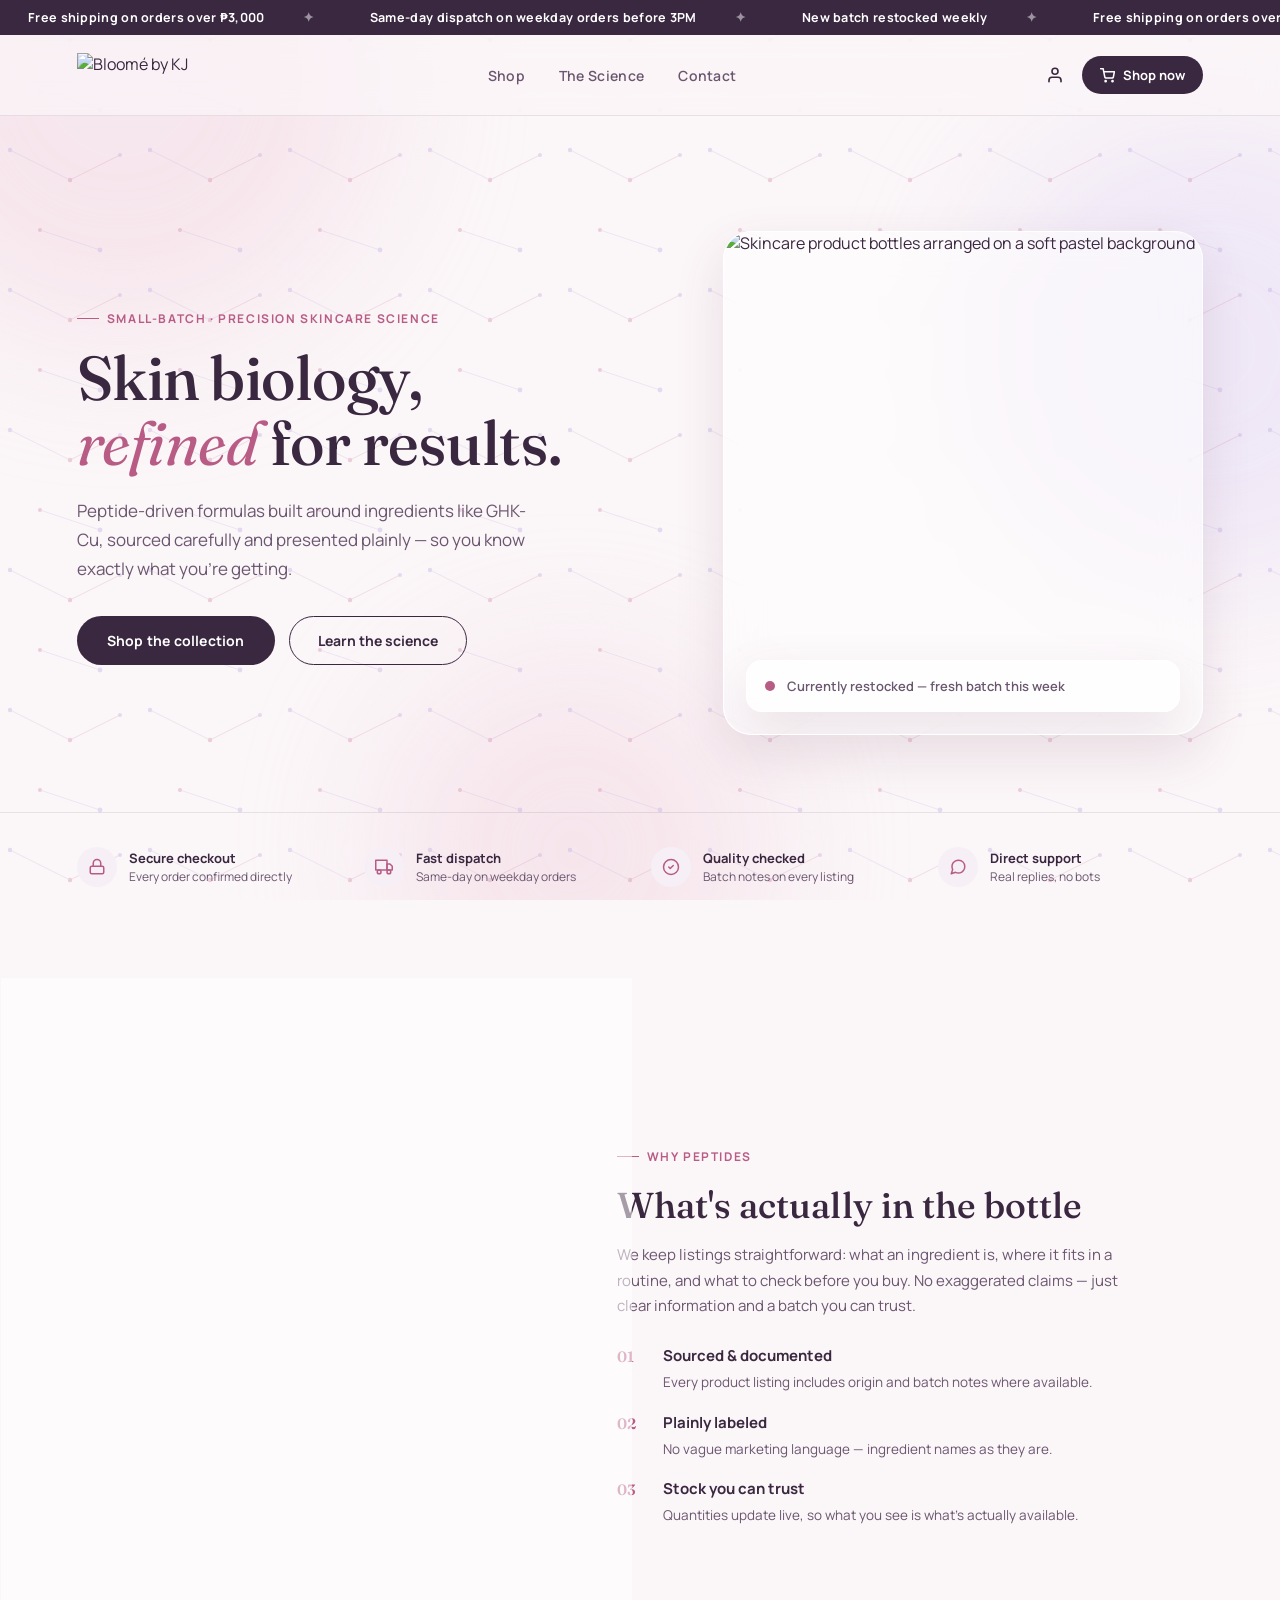
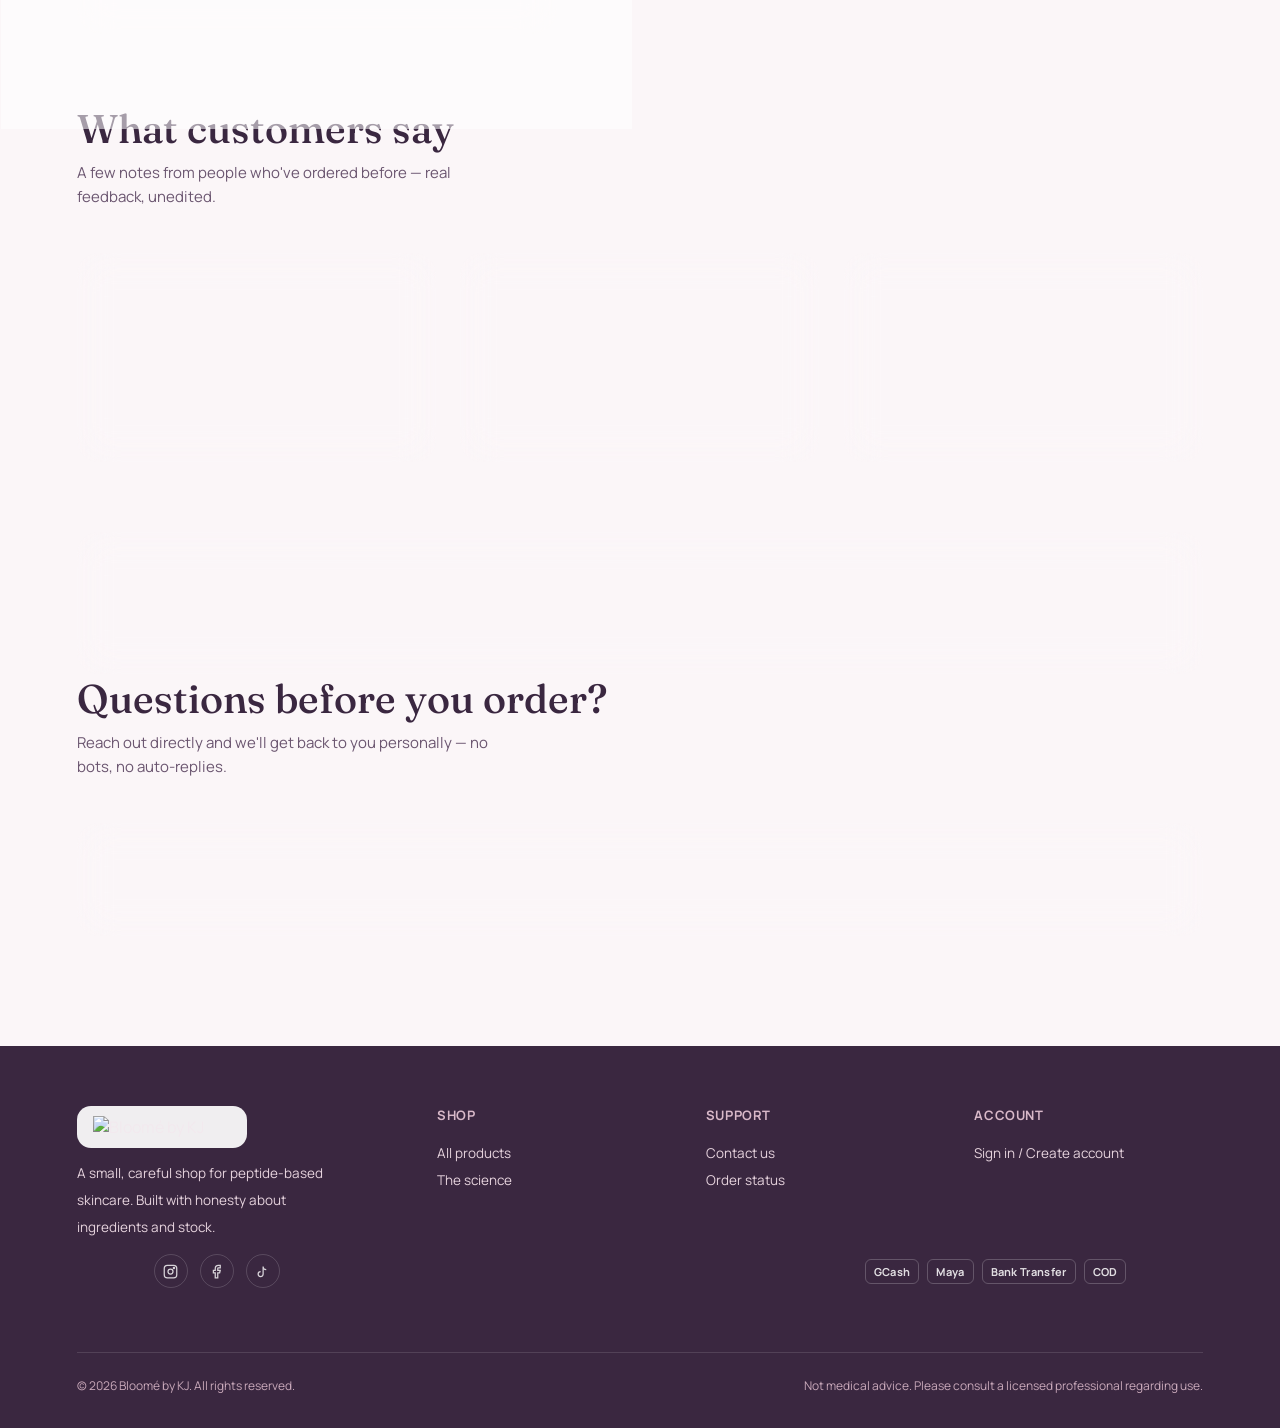
==== index.html @ 9f1f4e6d "Add files via upload" ====
<!DOCTYPE html>
<html lang="en">
<head>
<meta charset="UTF-8">
<meta name="viewport" content="width=device-width, initial-scale=1.0">
<title>Bloomé by KJ — Peptide skincare</title>

<link rel="preconnect" href="https://fonts.googleapis.com">
<link rel="preconnect" href="https://fonts.gstatic.com" crossorigin>
<link href="https://fonts.googleapis.com/css2?family=Fraunces:opsz,wght@9..144,300;9..144,400;9..144,500;9..144,600&family=Manrope:wght@400;500;600;700;800&display=swap" rel="stylesheet">
<link rel="stylesheet" href="styles.css">
</head>
<body>

<div class="bg-field">
  <div class="blob b1"></div>
  <div class="blob b2"></div>
  <div class="blob b3"></div>
</div>
<svg class="bond-pattern" width="100%" height="100%" xmlns="http://www.w3.org/2000/svg">
  <defs>
    <pattern id="bonds" x="0" y="0" width="140" height="140" patternUnits="userSpaceOnUse">
      <circle cx="10" cy="10" r="2.2" fill="#B9A6E0"/>
      <circle cx="70" cy="40" r="2.2" fill="#CE7EA0"/>
      <circle cx="120" cy="15" r="2" fill="#B9A6E0"/>
      <circle cx="40" cy="90" r="2" fill="#CE7EA0"/>
      <circle cx="100" cy="110" r="2.4" fill="#B9A6E0"/>
      <line x1="10" y1="10" x2="70" y2="40" stroke="#B9A6E0" stroke-width="0.6"/>
      <line x1="70" y1="40" x2="120" y2="15" stroke="#CE7EA0" stroke-width="0.6"/>
      <line x1="40" y1="90" x2="100" y2="110" stroke="#B9A6E0" stroke-width="0.6"/>
    </pattern>
  </defs>
  <rect width="100%" height="100%" fill="url(#bonds)"/>
</svg>

<div class="marquee-bar">
  <div class="marquee-track" id="marqueeTrack">
    <span>Free shipping on orders over ₱3,000</span>
    <span>Same-day dispatch on weekday orders before 3PM</span>
    <span>New batch restocked weekly</span>
    <span>Free shipping on orders over ₱3,000</span>
    <span>Same-day dispatch on weekday orders before 3PM</span>
    <span>New batch restocked weekly</span>
  </div>
</div>

<header>
  <a class="brand" href="index.html" aria-label="Bloomé by KJ home">
    <img class="brand-logo" src="logo.webp" alt="Bloomé by KJ">
  </a>
  <button class="menu-toggle" id="menuToggle" aria-label="Toggle menu">☰</button>
  <nav class="links" id="navLinks">
    <a href="shop.html">Shop</a>
    <a href="#science">The Science</a>
    <a href="#contact">Contact</a>
  </nav>
  <div class="header-actions">
    <a class="icon-action" href="login.html" aria-label="Sign in" title="Sign in">
      <svg width="18" height="18" viewBox="0 0 24 24" fill="none" stroke="currentColor" stroke-width="2.2" stroke-linecap="round" stroke-linejoin="round"><path d="M20 21v-2a4 4 0 0 0-4-4H8a4 4 0 0 0-4 4v2"/><circle cx="12" cy="7" r="4"/></svg>
    </a>
    <a class="cart-btn" href="shop.html" aria-label="Go to shop" style="text-decoration:none;">
      <svg width="15" height="15" viewBox="0 0 24 24" fill="none" stroke="currentColor" stroke-width="2.4" stroke-linecap="round" stroke-linejoin="round"><circle cx="9" cy="21" r="1"/><circle cx="20" cy="21" r="1"/><path d="M1 1h4l2.68 13.39a2 2 0 0 0 2 1.61h9.72a2 2 0 0 0 2-1.61L23 6H6"/></svg>
      Shop now
    </a>
  </div>
</header>

<section class="hero">
  <div>
    <div class="eyebrow">Small-batch · Precision skincare science</div>
    <h1 id="heroHeadline">Skin biology,<br><em>refined</em> for results.</h1>
    <p class="lede" id="heroLede">Peptide-driven formulas built around ingredients like GHK-Cu, sourced carefully and presented plainly — so you know exactly what you're getting.</p>
    <div class="hero-ctas">
      <a class="btn-primary" href="shop.html" style="display:inline-block; text-decoration:none;">Shop the collection</a>
      <button class="btn-ghost" onclick="document.getElementById('science').scrollIntoView({behavior:'smooth'})">Learn the science</button>
    </div>
  </div>
  <div class="hero-visual glass">
    <img id="heroImage" src="https://images.unsplash.com/photo-1571781926291-c477ebfd024b?q=80&w=1000&auto=format&fit=crop" alt="Skincare product bottles arranged on a soft pastel background">
    <div class="float-card glass"><span class="dot"></span><span>Currently restocked — fresh batch this week</span></div>
  </div>
</section>

<div class="feature-strip">
  <div class="feature-item">
    <div class="ic"><svg width="18" height="18" viewBox="0 0 24 24" fill="none" stroke="currentColor" stroke-width="2" stroke-linecap="round" stroke-linejoin="round"><rect x="3" y="11" width="18" height="10" rx="2"/><path d="M7 11V7a5 5 0 0 1 10 0v4"/></svg></div>
    <div><strong>Secure checkout</strong><span>Every order confirmed directly</span></div>
  </div>
  <div class="feature-item">
    <div class="ic"><svg width="18" height="18" viewBox="0 0 24 24" fill="none" stroke="currentColor" stroke-width="2" stroke-linecap="round" stroke-linejoin="round"><rect x="1" y="3" width="15" height="13"/><path d="M16 8h4l3 3v5h-7V8z"/><circle cx="5.5" cy="18.5" r="2.5"/><circle cx="18.5" cy="18.5" r="2.5"/></svg></div>
    <div><strong>Fast dispatch</strong><span>Same-day on weekday orders</span></div>
  </div>
  <div class="feature-item">
    <div class="ic"><svg width="18" height="18" viewBox="0 0 24 24" fill="none" stroke="currentColor" stroke-width="2" stroke-linecap="round" stroke-linejoin="round"><path d="M9 12l2 2 4-4"/><circle cx="12" cy="12" r="10"/></svg></div>
    <div><strong>Quality checked</strong><span>Batch notes on every listing</span></div>
  </div>
  <div class="feature-item">
    <div class="ic"><svg width="18" height="18" viewBox="0 0 24 24" fill="none" stroke="currentColor" stroke-width="2" stroke-linecap="round" stroke-linejoin="round"><path d="M21 11.5a8.38 8.38 0 0 1-.9 3.8 8.5 8.5 0 0 1-7.6 4.7 8.38 8.38 0 0 1-3.8-.9L3 21l1.9-5.7a8.38 8.38 0 0 1-.9-3.8 8.5 8.5 0 0 1 4.7-7.6 8.38 8.38 0 0 1 3.8-.9h.5a8.48 8.48 0 0 1 8 8v.5z"/></svg></div>
    <div><strong>Direct support</strong><span>Real replies, no bots</span></div>
  </div>
</div>

<section class="block" id="science">
  <div class="about-wrap">
    <div class="about-visual glass">
      <img src="https://images.unsplash.com/photo-1620916566398-39f1143ab7be?q=80&w=1000&auto=format&fit=crop" alt="Close-up of skincare dropper bottle">
    </div>
    <div>
      <div class="eyebrow">Why peptides</div>
      <h2 style="font-size:clamp(26px,3vw,36px); font-weight:500; margin:0 0 14px;">What's actually in the bottle</h2>
      <p style="color:var(--plum-soft); line-height:1.7; font-size:15px; max-width:520px;">We keep listings straightforward: what an ingredient is, where it fits in a routine, and what to check before you buy. No exaggerated claims — just clear information and a batch you can trust.</p>
      <ul class="about-list">
        <li><span class="num">01</span><div><strong>Sourced & documented</strong><span>Every product listing includes origin and batch notes where available.</span></div></li>
        <li><span class="num">02</span><div><strong>Plainly labeled</strong><span>No vague marketing language — ingredient names as they are.</span></div></li>
        <li><span class="num">03</span><div><strong>Stock you can trust</strong><span>Quantities update live, so what you see is what's actually available.</span></div></li>
      </ul>
    </div>
  </div>
</section>

<section class="block" style="padding-top:0;">
  <div class="section-head">
    <div>
      <h2>What customers say</h2>
      <p>A few notes from people who've ordered before — real feedback, unedited.</p>
    </div>
  </div>
  <div class="testimonial-grid" id="testimonialGrid">
    <div class="testimonial-card glass">
      <div class="testimonial-stars">★★★★★</div>
      <p class="testimonial-quote">Ordering was straightforward and the stock count was accurate — what I saw online was what actually arrived.</p>
      <div class="testimonial-who">
        <div class="testimonial-avatar">MC</div>
        <div><div class="testimonial-name">M. Cruz</div><div class="testimonial-meta">Verified order</div></div>
      </div>
    </div>
    <div class="testimonial-card glass">
      <div class="testimonial-stars">★★★★★</div>
      <p class="testimonial-quote">Appreciated the plain, factual listings instead of exaggerated claims. Made the choice a lot easier.</p>
      <div class="testimonial-who">
        <div class="testimonial-avatar">RS</div>
        <div><div class="testimonial-name">R. Santos</div><div class="testimonial-meta">Verified order</div></div>
      </div>
    </div>
    <div class="testimonial-card glass">
      <div class="testimonial-stars">★★★★★</div>
      <p class="testimonial-quote">Quick replies whenever I had a question before ordering. Felt like an actual person on the other end.</p>
      <div class="testimonial-who">
        <div class="testimonial-avatar">JD</div>
        <div><div class="testimonial-name">J. Dela Cruz</div><div class="testimonial-meta">Verified order</div></div>
      </div>
    </div>
  </div>
</section>

<section class="block" style="padding-top:0; padding-bottom:0;">
  <div class="newsletter-band glass">
    <div>
      <h3>Get notified on restocks</h3>
      <p>No spam — just a note when new batches or new items land.</p>
    </div>
    <form class="newsletter-form" id="newsletterForm">
      <input type="email" id="newsletterEmail" placeholder="you@email.com" required>
      <button type="submit" class="btn-primary">Subscribe</button>
    </form>
  </div>
</section>

<section class="block" id="contact" style="padding-top:0;">
  <div class="section-head">
    <div>
      <h2>Questions before you order?</h2>
      <p>Reach out directly and we'll get back to you personally — no bots, no auto-replies.</p>
    </div>
  </div>
  <div class="glass" style="border-radius:var(--radius); padding:34px; display:flex; gap:40px; flex-wrap:wrap;">
    <div><div class="card-cat" style="margin-bottom:6px;">Email</div><strong id="contactEmail">hello@bloomebykj.co</strong></div>
    <div><div class="card-cat" style="margin-bottom:6px;">Order updates</div><strong>Sent by email once confirmed</strong></div>
    <div><div class="card-cat" style="margin-bottom:6px;">Response time</div><strong id="responseTime">Usually within a day</strong></div>
  </div>
</section>

<footer>
  <div class="footer-grid">
    <div>
      <img class="brand-logo footer-logo" src="logo.webp" alt="Bloomé by KJ">
      <p style="max-width:280px; margin-top:12px;" id="footerTagline">A small, careful shop for peptide-based skincare. Built with honesty about ingredients and stock.</p>
    </div>
    <div>
      <h4>Shop</h4>
      <a href="shop.html">All products</a><br>
      <a href="#science">The science</a>
    </div>
    <div>
      <h4>Support</h4>
      <a href="#contact">Contact us</a><br>
      <a href="#" onclick="return false;">Order status</a>
    </div>
    <div>
      <h4>Account</h4>
      <a href="login.html" class="admin-tiny-link">Sign in / Create account</a>
    </div>
  </div>
  <div class="footer-meta-row">
    <div class="footer-socials">
      <a href="#" aria-label="Instagram" onclick="return false;"><svg width="15" height="15" viewBox="0 0 24 24" fill="none" stroke="currentColor" stroke-width="2"><rect x="2" y="2" width="20" height="20" rx="5"/><circle cx="12" cy="12" r="4"/><circle cx="17.5" cy="6.5" r="1"/></svg></a>
      <a href="#" aria-label="Facebook" onclick="return false;"><svg width="15" height="15" viewBox="0 0 24 24" fill="none" stroke="currentColor" stroke-width="2"><path d="M18 2h-3a5 5 0 0 0-5 5v3H7v4h3v8h4v-8h3l1-4h-4V7a1 1 0 0 1 1-1h3z"/></svg></a>
      <a href="#" aria-label="TikTok" onclick="return false;"><svg width="15" height="15" viewBox="0 0 24 24" fill="none" stroke="currentColor" stroke-width="2"><path d="M9 12a4 4 0 1 0 4 4V4a5 5 0 0 0 5 5"/></svg></a>
    </div>
    <div class="footer-pay-icons">
      <span>GCash</span><span>Maya</span><span>Bank Transfer</span><span>COD</span>
    </div>
  </div>
  <div class="footer-bottom">
    <span>© <span id="year"></span> Bloomé by KJ. All rights reserved.</span>
    <span>Not medical advice. Please consult a licensed professional regarding use.</span>
  </div>
</footer>

<script src="https://www.gstatic.com/firebasejs/10.12.2/firebase-app-compat.js"></script>
<script src="https://www.gstatic.com/firebasejs/10.12.2/firebase-firestore-compat.js"></script>
<script src="https://www.gstatic.com/firebasejs/10.12.2/firebase-auth-compat.js"></script>
<script src="firebase-config.js"></script>
<script>
  document.getElementById('year').textContent = new Date().getFullYear();
  document.getElementById('menuToggle').addEventListener('click', ()=>{
    document.getElementById('navLinks').classList.toggle('open');
  });
  document.querySelectorAll('#navLinks a').forEach(a=>{
    a.addEventListener('click', ()=>document.getElementById('navLinks').classList.remove('open'));
  });
  document.getElementById('newsletterForm').addEventListener('submit', (e)=>{
    e.preventDefault();
    const email = document.getElementById('newsletterEmail').value.trim();
    if(!email) return;
    alert(`Thanks! We'll notify ${email} on restocks.`);
    e.target.reset();
  });

  // ============================================================
  // DYNAMIC SITE CONTENT — pulled from settings/site (Firestore),
  // edited from the "Site settings" tab in admin.html. If the doc
  // doesn't exist yet, the hard-coded markup above stays as-is.
  // ============================================================
  (async function loadSiteSettings(){
    try{
      const doc = await db.collection('settings').doc('site').get();
      if(!doc.exists) return;
      const s = doc.data();

      if(s.contactEmail){
        document.getElementById('contactEmail').textContent = s.contactEmail;
      }
      if(s.responseTime){
        document.getElementById('responseTime').textContent = s.responseTime;
      }
      if(s.footerTagline){
        document.getElementById('footerTagline').textContent = s.footerTagline;
      }
      if(s.heroLine1 || s.heroLine2){
        const line1 = s.heroLine1 || 'Skin biology,';
        const line2 = s.heroLine2 || 'refined';
        document.getElementById('heroHeadline').innerHTML = `${line1}<br><em>${line2}</em> for results.`;
      }
      if(s.heroLede){
        document.getElementById('heroLede').textContent = s.heroLede;
      }
      if(s.heroImage){
        document.getElementById('heroImage').src = s.heroImage;
      }
      if(Array.isArray(s.marqueeMessages) && s.marqueeMessages.length){
        const msgs = s.marqueeMessages;
        const spans = [...msgs, ...msgs].map(m=>`<span>${m}</span>`).join('');
        document.getElementById('marqueeTrack').innerHTML = spans;
      }
      if(Array.isArray(s.testimonials) && s.testimonials.length){
        document.getElementById('testimonialGrid').innerHTML = s.testimonials.map(t=>{
          const initials = (t.name||'?').split(' ').map(w=>w.charAt(0)).join('').slice(0,2).toUpperCase();
          return `
          <div class="testimonial-card glass">
            <div class="testimonial-stars">★★★★★</div>
            <p class="testimonial-quote">${t.quote||''}</p>
            <div class="testimonial-who">
              <div class="testimonial-avatar">${initials}</div>
              <div><div class="testimonial-name">${t.name||''}</div><div class="testimonial-meta">${t.meta||'Verified order'}</div></div>
            </div>
          </div>`;
        }).join('');
      }
    }catch(err){ console.error('Could not load site settings', err); }
  })();
</script>
</body>
</html>
---- styles.css ----
:root{
    --bg:#FBF6F8;
    --bg-alt:#F6EFF6;
    --blush:#F3D9E3;
    --lavender-light:#E6DCF6;
    --lavender:#B9A6E0;
    --rose:#CE7EA0;
    --rose-deep:#B85C85;
    --plum:#3A2740;
    --plum-soft:#6B5670;
    --gold:#C39A5F;
    --glass:rgba(255,255,255,0.55);
    --glass-strong:rgba(255,255,255,0.78);
    --glass-border:rgba(255,255,255,0.9);
    --line:rgba(58,39,64,0.10);
    --shadow:0 20px 50px rgba(120,70,100,0.14);
    --radius:22px;
  }
  *{box-sizing:border-box;}
  html{scroll-behavior:smooth;}
  body{
    margin:0;
    font-family:'Manrope',sans-serif;
    background:var(--bg);
    color:var(--plum);
    -webkit-font-smoothing:antialiased;
    overflow-x:hidden;
  }
  h1,h2,h3,.serif{font-family:'Fraunces',serif;}
  a{color:inherit;text-decoration:none;}
  button{font-family:inherit;}
  ::selection{background:var(--lavender);color:var(--plum);}

  /* Focus visibility */
  a:focus-visible, button:focus-visible, input:focus-visible, textarea:focus-visible, select:focus-visible{
    outline:2px solid var(--rose-deep);
    outline-offset:3px;
  }

  @media (prefers-reduced-motion: reduce){
    *{animation:none !important; transition:none !important;}
  }

  /* ---------- decorative background ---------- */
  .bg-field{
    position:fixed; inset:0; z-index:-2; overflow:hidden; pointer-events:none;
  }
  .blob{
    position:absolute; border-radius:50%; filter:blur(70px); opacity:0.55;
  }
  .blob.b1{width:520px;height:520px;background:var(--blush);top:-180px;left:-140px;}
  .blob.b2{width:460px;height:460px;background:var(--lavender-light);top:120px;right:-160px;}
  .blob.b3{width:380px;height:380px;background:var(--blush);bottom:-140px;left:30%;}

  .bond-pattern{
    position:fixed; inset:0; z-index:-1; opacity:0.35; pointer-events:none;
  }

  /* ---------- glass utility ---------- */
  .glass{
    background:var(--glass);
    backdrop-filter:blur(18px);
    -webkit-backdrop-filter:blur(18px);
    border:1px solid var(--glass-border);
    box-shadow:var(--shadow);
  }

  /* ---------- nav ---------- */
  header{
    position:sticky; top:0; z-index:50;
    display:flex; align-items:center; justify-content:space-between;
    padding:18px 6vw;
    background:rgba(251,246,248,0.7);
    backdrop-filter:blur(14px);
    -webkit-backdrop-filter:blur(14px);
    border-bottom:1px solid var(--line);
  }
  .brand{display:flex; align-items:center; gap:10px;}
  .brand .mark{width:34px;height:34px;}
  .brand-logo{height:44px; width:auto; display:block;}
  .footer-logo{
    height:auto; width:170px; max-width:100%;
    background:rgba(255,255,255,0.92); padding:10px 16px; border-radius:14px;
  }
  .brand-name{font-family:'Fraunces',serif; font-size:22px; font-weight:500; letter-spacing:0.3px;}
  nav.links{display:flex; align-items:center; gap:34px;}
  nav.links a{font-size:14px; font-weight:600; letter-spacing:0.3px; color:var(--plum-soft); transition:color .2s;}
  nav.links a:hover{color:var(--rose-deep);}
  .cart-btn{
    position:relative; display:flex; align-items:center; gap:8px;
    background:var(--plum); color:#fff; border:none; padding:10px 18px;
    border-radius:999px; font-weight:700; font-size:13px; cursor:pointer;
    transition:transform .2s, background .2s;
  }
  .cart-btn:hover{background:var(--rose-deep); transform:translateY(-1px);}
  .cart-count{
    background:var(--gold); color:#fff; border-radius:999px; font-size:11px;
    min-width:18px; height:18px; display:flex; align-items:center; justify-content:center; padding:0 4px;
  }
  .menu-toggle{display:none; background:none; border:none; cursor:pointer;}

  /* ---------- header actions (search / account / cart) ---------- */
  .header-actions{display:flex; align-items:center; gap:8px;}
  .icon-action{
    width:38px; height:38px; border-radius:50%; border:none; background:transparent;
    display:flex; align-items:center; justify-content:center; color:var(--plum);
    cursor:pointer; transition:background .2s, color .2s; flex:none;
  }
  .icon-action:hover{background:var(--bg-alt); color:var(--rose-deep);}

  /* ---------- search panel ---------- */
  .search-panel{
    position:relative; z-index:49;
    max-height:0; overflow:hidden; background:rgba(251,246,248,0.96);
    backdrop-filter:blur(14px); -webkit-backdrop-filter:blur(14px);
    border-bottom:1px solid transparent; transition:max-height .28s ease, border-color .28s ease;
  }
  .search-panel.open{max-height:90px; border-bottom:1px solid var(--line);}
  .search-panel-inner{
    max-width:1300px; margin:0 auto; padding:16px 6vw; display:flex; align-items:center; gap:14px;
  }
  .search-panel-inner svg{flex:none; color:var(--plum-soft);}
  .search-panel-inner input{
    flex:1; border:none; background:transparent; font-family:inherit; font-size:16px;
    color:var(--plum); outline:none;
  }
  .search-panel-inner input::placeholder{color:var(--plum-soft);}
  .search-close-btn{
    background:none; border:none; cursor:pointer; color:var(--plum-soft); font-size:18px;
    width:30px; height:30px; border-radius:50%; flex:none;
  }
  .search-close-btn:hover{background:var(--bg-alt); color:var(--plum);}
  .search-hint{font-size:11.5px; color:var(--plum-soft); white-space:nowrap;}
  @media(max-width:560px){ .search-hint{display:none;} }

  /* ---------- hero ---------- */
  .hero{
    padding:9vw 6vw 6vw;
    display:grid; grid-template-columns:1.1fr 0.9fr; gap:60px; align-items:center;
    max-width:1300px; margin:0 auto;
  }
  .eyebrow{
    display:inline-flex; align-items:center; gap:8px;
    font-size:12px; font-weight:700; letter-spacing:1.6px; text-transform:uppercase;
    color:var(--rose-deep); margin-bottom:18px;
  }
  .eyebrow::before{content:"";width:22px;height:1px;background:var(--rose-deep);}
  .hero h1{
    font-size:clamp(38px,5vw,62px); line-height:1.05; font-weight:500;
    margin:0 0 22px; letter-spacing:-0.5px;
  }
  .hero h1 em{font-style:italic; color:var(--rose-deep); font-weight:400;}
  .hero p.lede{
    font-size:17px; line-height:1.7; color:var(--plum-soft); max-width:460px; margin:0 0 32px;
  }
  .hero-ctas{display:flex; gap:14px; flex-wrap:wrap;}
  .btn-primary{
    background:var(--plum); color:#fff; border:none; padding:15px 30px;
    border-radius:999px; font-weight:700; font-size:14px; cursor:pointer;
    transition:transform .2s, background .2s; letter-spacing:0.2px;
  }
  .btn-primary:hover{background:var(--rose-deep); transform:translateY(-2px);}
  .btn-ghost{
    background:transparent; color:var(--plum); border:1.5px solid var(--plum);
    padding:14px 28px; border-radius:999px; font-weight:700; font-size:14px; cursor:pointer;
    transition:all .2s;
  }
  .btn-ghost:hover{background:var(--plum); color:#fff;}

  .hero-visual{position:relative; aspect-ratio:1/1.05; border-radius:28px; overflow:hidden;}
  .hero-visual img{width:100%;height:100%;object-fit:cover;}
  .hero-visual .float-card{
    position:absolute; bottom:22px; left:22px; right:22px;
    padding:16px 18px; border-radius:16px;
    display:flex; align-items:center; gap:12px;
  }
  .float-card .dot{width:10px;height:10px;border-radius:50%;background:var(--rose-deep);flex:none;}
  .float-card span{font-size:13px; font-weight:600; color:var(--plum-soft);}

  /* ---------- announcement marquee ---------- */
  .marquee-bar{
    background:var(--plum); color:#fff; overflow:hidden; white-space:nowrap;
    padding:9px 0; font-size:12.5px; font-weight:700; letter-spacing:0.3px;
  }
  .marquee-track{display:inline-flex; animation:marquee-scroll 26s linear infinite;}
  .marquee-track span{display:inline-flex; align-items:center; gap:10px; padding:0 28px;}
  .marquee-track span::after{content:"✦"; opacity:0.5; margin-left:28px;}
  @keyframes marquee-scroll{ from{transform:translateX(0);} to{transform:translateX(-50%);} }
  @media (prefers-reduced-motion: reduce){ .marquee-track{animation:none;} }

  /* ---------- feature / trust strip ---------- */
  .feature-strip{
    max-width:1300px; margin:0 auto; padding:0 6vw 6vw;
    display:grid; grid-template-columns:repeat(4,1fr); gap:22px;
    border-top:1px solid var(--line); padding-top:34px;
  }
  .feature-item{display:flex; align-items:center; gap:12px;}
  .feature-item .ic{
    width:40px; height:40px; border-radius:50%; background:var(--bg-alt);
    display:flex; align-items:center; justify-content:center; color:var(--rose-deep); flex:none;
  }
  .feature-item strong{display:block; font-size:13px;}
  .feature-item span{display:block; font-size:12px; color:var(--plum-soft); margin-top:1px;}
  @media (max-width:900px){ .feature-strip{grid-template-columns:repeat(2,1fr);} }

  /* ---------- category slider ---------- */
  .cat-slider-wrap{max-width:1300px; margin:0 auto; padding:60px 6vw 0;}
  .cat-slider{display:flex; gap:18px; overflow-x:auto; padding-bottom:8px; scroll-snap-type:x proximity;}
  .cat-slider::-webkit-scrollbar{height:6px;}
  .cat-slider::-webkit-scrollbar-thumb{background:var(--lavender); border-radius:99px;}
  .cat-card{
    position:relative; flex:none; width:190px; aspect-ratio:3/3.6; border-radius:18px; overflow:hidden;
    cursor:pointer; scroll-snap-align:start; transition:transform .25s;
  }
  .cat-card:hover{transform:translateY(-4px);}
  .cat-card img{width:100%; height:100%; object-fit:cover;}
  .cat-card::after{
    content:""; position:absolute; inset:0;
    background:linear-gradient(180deg, rgba(58,39,64,0) 40%, rgba(58,39,64,0.75) 100%);
  }
  .cat-card .cat-card-label{
    position:absolute; left:14px; right:14px; bottom:14px; z-index:1; color:#fff;
    font-family:'Fraunces',serif; font-size:16px; font-weight:500;
  }

  /* ---------- quick-add hover overlay ---------- */
  .card .img-wrap{position:relative;}
  .quick-add{
    position:absolute; left:10px; right:10px; bottom:-46px; z-index:2;
    background:var(--plum); color:#fff; border:none; padding:11px; border-radius:12px;
    font-size:12.5px; font-weight:700; cursor:pointer; opacity:0;
    transition:bottom .22s ease, opacity .22s ease; display:flex; align-items:center; justify-content:center; gap:6px;
  }
  .card:hover .quick-add{bottom:10px; opacity:1;}
  .quick-add:hover{background:var(--rose-deep);}
  @media (hover:none){ .quick-add{display:none;} }

  /* ---------- testimonials ---------- */
  .testimonial-grid{display:grid; grid-template-columns:repeat(3,1fr); gap:24px;}
  .testimonial-card{padding:26px; border-radius:var(--radius);}
  .testimonial-stars{color:var(--gold); font-size:13px; letter-spacing:2px; margin-bottom:12px;}
  .testimonial-quote{font-size:14px; line-height:1.7; color:var(--plum-soft); margin:0 0 18px;}
  .testimonial-who{display:flex; align-items:center; gap:10px;}
  .testimonial-avatar{
    width:36px; height:36px; border-radius:50%; background:var(--lavender-light); color:var(--plum);
    display:flex; align-items:center; justify-content:center; font-weight:700; font-size:13px; flex:none;
  }
  .testimonial-name{font-size:13px; font-weight:700;}
  .testimonial-meta{font-size:11.5px; color:var(--plum-soft);}
  @media (max-width:900px){ .testimonial-grid{grid-template-columns:1fr;} }

  /* ---------- newsletter banner ---------- */
  .newsletter-band{
    max-width:1300px; margin:0 auto 0; padding:44px 6vw; border-radius:var(--radius);
    display:flex; align-items:center; justify-content:space-between; gap:24px; flex-wrap:wrap;
  }
  .newsletter-band h3{margin:0 0 6px; font-weight:500; font-size:22px;}
  .newsletter-band p{margin:0; color:var(--plum-soft); font-size:13.5px;}
  .newsletter-form{display:flex; gap:10px; flex-wrap:wrap;}
  .newsletter-form input{
    font-family:inherit; font-size:13.5px; padding:13px 18px; border-radius:999px;
    border:1.5px solid var(--line); min-width:240px; background:#fff;
  }

  /* ---------- footer payment/social row ---------- */
  .footer-meta-row{
    display:flex; align-items:center; justify-content:space-between; gap:16px; flex-wrap:wrap;
    max-width:1300px; margin:0 auto; padding:0 6vw 24px;
  }
  .footer-socials{display:flex; gap:12px;}
  .footer-socials a{
    width:34px; height:34px; border-radius:50%; border:1px solid rgba(255,255,255,0.2);
    display:flex; align-items:center; justify-content:center; color:#fff; opacity:0.8; transition:opacity .2s;
  }
  .footer-socials a:hover{opacity:1;}
  .footer-pay-icons{display:flex; gap:8px; align-items:center; opacity:0.85; font-size:11px; color:#fff;}
  .footer-pay-icons span{
    border:1px solid rgba(255,255,255,0.25); border-radius:6px; padding:4px 8px; font-weight:700; letter-spacing:0.3px;
  }

  /* ---------- section shell ---------- */
  section.block{max-width:1300px; margin:0 auto; padding:70px 6vw;}
  .section-head{display:flex; justify-content:space-between; align-items:flex-end; gap:20px; margin-bottom:44px; flex-wrap:wrap;}
  .section-head h2{font-size:clamp(28px,3.4vw,40px); font-weight:500; margin:0 0 8px;}
  .section-head p{color:var(--plum-soft); margin:0; max-width:440px; font-size:15px; line-height:1.6;}
  .filter-row{display:flex; gap:10px; flex-wrap:wrap;}
  .chip{
    padding:8px 18px; border-radius:999px; border:1.5px solid var(--line);
    background:transparent; font-size:13px; font-weight:700; cursor:pointer; color:var(--plum-soft);
    transition:all .2s;
  }
  .chip.active, .chip:hover{background:var(--plum); border-color:var(--plum); color:#fff;}
  .chip.top-chip.active, .chip.top-chip:hover{background:var(--rose-deep); border-color:var(--rose-deep);}

  /* ---------- shop toolbar (results count + sort) ---------- */
  .shop-toolbar{
    display:flex; align-items:center; justify-content:space-between; gap:16px;
    margin:18px 0 22px; flex-wrap:wrap;
  }
  .results-count{font-size:13px; color:var(--plum-soft); font-weight:600;}
  .sort-wrap{display:flex; align-items:center; gap:8px;}
  .sort-wrap label{font-size:13px; font-weight:700; color:var(--plum-soft);}
  .sort-select{
    font-family:inherit; font-size:13px; font-weight:600; color:var(--plum);
    background:var(--glass-strong); border:1px solid var(--line); border-radius:999px;
    padding:8px 14px; cursor:pointer;
  }

  /* ---------- product grid ---------- */
  .grid{display:grid; grid-template-columns:repeat(auto-fill,minmax(250px,1fr)); gap:26px;}
  .card{
    border-radius:var(--radius); overflow:hidden; cursor:pointer;
    transition:transform .25s, box-shadow .25s; display:flex; flex-direction:column;
  }
  .card:hover{transform:translateY(-6px);}
  .card .img-wrap{aspect-ratio:1/1; overflow:hidden; position:relative; background:var(--blush);}
  .card .img-wrap img{width:100%; height:100%; object-fit:cover; transition:transform .4s;}
  .card:hover .img-wrap img{transform:scale(1.06);}
  .badge{
    position:absolute; top:12px; left:12px; background:var(--rose-deep); color:#fff;
    font-size:10.5px; font-weight:700; padding:5px 11px; border-radius:999px; letter-spacing:0.4px;
  }
  .stock-badge{
    position:absolute; top:12px; right:12px; background:rgba(58,39,64,0.7); color:#fff;
    font-size:10px; font-weight:700; padding:5px 10px; border-radius:999px;
  }
  .card-body{padding:18px 18px 20px; display:flex; flex-direction:column; gap:6px; flex:1;}
  .card-cat-row{display:flex; align-items:baseline; justify-content:space-between; gap:8px;}
  .card-cat{font-size:11px; font-weight:700; letter-spacing:0.8px; text-transform:uppercase; color:var(--rose-deep);}
  .card-unit{font-size:11px; color:var(--plum-soft); font-weight:600; white-space:nowrap;}
  .card-name{font-family:'Fraunces',serif; font-size:18px; font-weight:500; margin:0;}
  .card-desc{font-size:13px; color:var(--plum-soft); line-height:1.5; margin:0; flex:1;}
  .card-foot{display:flex; align-items:center; justify-content:space-between; margin-top:10px; gap:10px;}
  .price-block{display:flex; flex-direction:column; gap:1px;}
  .price-old{font-size:12px; color:var(--plum-soft); text-decoration:line-through; font-weight:600;}
  .price{font-weight:800; font-size:16px; color:var(--rose-deep);}
  .add-btn{
    background:var(--plum); color:#fff; border:none; padding:9px 16px; border-radius:999px;
    cursor:pointer; font-size:12.5px; font-weight:700; display:flex; align-items:center; gap:6px;
    transition:background .2s, transform .2s; flex:none;
  }
  .add-btn:hover{background:var(--rose-deep); transform:translateY(-1px);}
  .add-btn svg{flex:none;}
  .empty-state{
    grid-column:1/-1; text-align:center; padding:60px 20px; color:var(--plum-soft);
  }
  .empty-state h3{font-family:'Fraunces',serif; font-weight:500; margin-bottom:8px; color:var(--plum);}

  /* ---------- science / about ---------- */
  .about-wrap{
    display:grid; grid-template-columns:0.9fr 1.1fr; gap:60px; align-items:center;
  }
  .about-visual{border-radius:26px; overflow:hidden; aspect-ratio:4/5;}
  .about-visual img{width:100%; height:100%; object-fit:cover;}
  .about-list{list-style:none; padding:0; margin:26px 0 0; display:flex; flex-direction:column; gap:18px;}
  .about-list li{display:flex; gap:16px; align-items:flex-start;}
  .about-list .num{
    font-family:'Fraunces',serif; font-size:15px; color:var(--rose-deep); font-weight:600;
    width:30px; flex:none;
  }
  .about-list strong{display:block; margin-bottom:4px; font-size:15px;}
  .about-list span{color:var(--plum-soft); font-size:13.5px; line-height:1.6;}

  /* ---------- footer ---------- */
  footer{
    margin-top:40px; padding:60px 6vw 34px; background:var(--plum); color:#f2e9ee;
  }
  .footer-grid{max-width:1300px; margin:0 auto; display:grid; grid-template-columns:1.4fr 1fr 1fr 1fr; gap:40px;}
  .footer-grid h4{font-size:13px; letter-spacing:0.6px; text-transform:uppercase; margin:0 0 16px; color:#d9b9c9;}
  .footer-grid p, .footer-grid a{font-size:13.5px; color:#e6d3dd; line-height:2;}
  .footer-grid a:hover{color:#fff;}
  .footer-bottom{
    max-width:1300px; margin:40px auto 0; padding-top:24px; border-top:1px solid rgba(255,255,255,0.12);
    font-size:12px; color:#c9a9ba; display:flex; justify-content:space-between; flex-wrap:wrap; gap:10px;
  }
  .admin-tiny-link{color:#8a6f7e; font-size:11px;}

  /* ---------- drawer (cart) ---------- */
  .overlay{
    position:fixed; inset:0; background:rgba(58,39,64,0.35); backdrop-filter:blur(3px);
    opacity:0; pointer-events:none; transition:opacity .3s; z-index:90;
  }
  .overlay.show{opacity:1; pointer-events:auto;}
  .drawer{
    position:fixed; top:0; right:0; height:100%; width:min(420px,92vw);
    background:#fff; z-index:95; box-shadow:-20px 0 60px rgba(58,39,64,0.2);
    transform:translateX(100%); transition:transform .35s cubic-bezier(.2,.9,.2,1);
    display:flex; flex-direction:column;
  }
  .drawer.show{transform:translateX(0);}
  .drawer-head{padding:24px 24px 18px; display:flex; justify-content:space-between; align-items:center; border-bottom:1px solid var(--line);}
  .drawer-head h3{font-family:'Fraunces',serif; margin:0; font-weight:500;}
  .close-x{background:none; border:none; font-size:22px; cursor:pointer; color:var(--plum-soft);}
  .drawer-body{flex:1; overflow-y:auto; padding:18px 24px;}
  .cart-item{display:flex; gap:14px; padding:14px 0; border-bottom:1px solid var(--line);}
  .cart-item img{width:64px;height:64px;border-radius:12px;object-fit:cover; background:var(--blush);}
  .cart-item-info{flex:1;}
  .cart-item-info h5{margin:0 0 4px; font-size:14px; font-weight:700;}
  .qty-row{display:flex; align-items:center; gap:10px; margin-top:8px;}
  .qty-btn{width:24px;height:24px;border-radius:50%;border:1px solid var(--line);background:#fff;cursor:pointer;font-size:13px;}
  .remove-link{font-size:11.5px; color:var(--rose-deep); font-weight:700; cursor:pointer; margin-left:auto;}
  .drawer-foot{padding:20px 24px 26px; border-top:1px solid var(--line);}
  .subtotal-row{display:flex; justify-content:space-between; margin-bottom:16px; font-weight:800; font-size:16px;}
  .full-btn{width:100%; padding:15px; border-radius:999px; border:none; background:var(--plum); color:#fff; font-weight:700; cursor:pointer; font-size:14px;}
  .full-btn:hover{background:var(--rose-deep);}
  .full-btn:disabled{opacity:0.5; cursor:not-allowed;}

  /* ---------- modals ---------- */
  .modal-overlay{
    position:fixed; inset:0; background:rgba(58,39,64,0.4); backdrop-filter:blur(4px);
    z-index:120; display:none; align-items:center; justify-content:center; padding:20px;
  }
  .modal-overlay.show{display:flex;}
  .modal{
    background:#fff; border-radius:24px; max-width:560px; width:100%; max-height:88vh; overflow-y:auto;
    padding:36px; position:relative;
  }
  .modal .close-x{position:absolute; top:18px; right:18px;}
  .product-modal-grid{display:grid; grid-template-columns:1fr 1fr; gap:26px;}
  .product-modal-grid img{width:100%; border-radius:18px; aspect-ratio:1/1; object-fit:cover; background:var(--blush);}
  .field{margin-bottom:14px;}
  .field label{display:block; font-size:12.5px; font-weight:700; margin-bottom:6px; color:var(--plum-soft);}
  .field input, .field textarea, .field select{
    width:100%; padding:11px 13px; border-radius:10px; border:1.5px solid var(--line);
    font-family:inherit; font-size:14px; background:#fbf9fa;
  }
  .field textarea{resize:vertical; min-height:70px;}
  .two-col{display:grid; grid-template-columns:1fr 1fr; gap:12px;}
  .form-msg{font-size:13px; margin-top:8px; padding:10px 12px; border-radius:10px;}
  .form-msg.ok{background:#e4f4e9; color:#2c6e49;}
  .form-msg.err{background:#fce4e4; color:#a13333;}

  /* ---------- admin ---------- */
  #adminView{display:none; min-height:100vh; background:var(--bg-alt);}
  #adminView.show{display:block;}
  .admin-shell{display:grid; grid-template-columns:240px 1fr; min-height:100vh;}
  .admin-side{background:var(--plum); color:#fff; padding:30px 22px; display:flex; flex-direction:column; gap:6px;}
  .admin-brand{font-family:'Fraunces',serif; font-size:20px; margin-bottom:30px;}
  .admin-nav-btn{
    text-align:left; background:none; border:none; color:#d9c3d0; padding:12px 14px; border-radius:10px;
    font-weight:600; font-size:14px; cursor:pointer; display:flex; align-items:center; gap:10px;
  }
  .admin-nav-btn:hover, .admin-nav-btn.active{background:rgba(255,255,255,0.1); color:#fff;}
  .admin-side .signout{margin-top:auto; color:#e8a5b8;}
  .admin-main{padding:0 44px 36px; overflow-x:auto;}
  .admin-topbar{
    display:flex; align-items:center; justify-content:space-between; gap:16px;
    padding:20px 0; margin-bottom:14px; border-bottom:1px solid var(--line); flex-wrap:wrap;
  }
  .admin-search{
    display:flex; align-items:center; gap:10px; background:#fff; border:1.5px solid var(--line);
    border-radius:10px; padding:9px 14px; flex:1; max-width:360px; min-width:180px;
  }
  .admin-search svg{flex:none; color:var(--plum-soft);}
  .admin-search input{border:none; outline:none; background:transparent; font-family:inherit; font-size:13.5px; width:100%; color:var(--plum);}
  .admin-topbar-right{display:flex; align-items:center; gap:14px;}
  .view-store-link{
    display:flex; align-items:center; gap:6px; font-size:13px; font-weight:700; color:var(--plum-soft);
    border:1.5px solid var(--line); border-radius:999px; padding:8px 16px; transition:all .2s;
  }
  .view-store-link:hover{color:var(--plum); border-color:var(--plum);}
  .admin-avatar{
    width:34px; height:34px; border-radius:50%; background:var(--plum); color:#fff;
    display:flex; align-items:center; justify-content:center; font-weight:700; font-size:13px; flex:none;
  }
  .admin-top{display:flex; justify-content:space-between; align-items:center; margin-bottom:28px; flex-wrap:wrap; gap:14px;}
  .admin-top h2{font-family:'Fraunces',serif; font-weight:500; margin:0;}
  .stat-row{display:grid; grid-template-columns:repeat(auto-fit,minmax(180px,1fr)); gap:16px; margin-bottom:30px;}
  .stat-card{background:#fff; border-radius:16px; padding:20px 22px; box-shadow:0 6px 20px rgba(58,39,64,0.06);}
  .stat-card .num{font-family:'Fraunces',serif; font-size:28px; font-weight:600;}
  .stat-card .label{font-size:12px; color:var(--plum-soft); font-weight:700; text-transform:uppercase; letter-spacing:0.4px;}
  .admin-table-wrap{background:#fff; border-radius:18px; overflow:hidden; box-shadow:0 6px 20px rgba(58,39,64,0.06);}
  table{width:100%; border-collapse:collapse; min-width:640px;}
  th{text-align:left; font-size:11.5px; text-transform:uppercase; letter-spacing:0.5px; color:var(--plum-soft); padding:16px 18px; border-bottom:1px solid var(--line);}
  td{padding:14px 18px; border-bottom:1px solid var(--line); font-size:13.5px; vertical-align:middle;}
  tr:last-child td{border-bottom:none;}
  td img{width:42px; height:42px; border-radius:10px; object-fit:cover; background:var(--blush); vertical-align:middle; margin-right:10px;}
  .row-prod{display:flex; align-items:center;}
  .pill{padding:4px 10px; border-radius:999px; font-size:11px; font-weight:700;}
  .pill.in{background:#e4f4e9; color:#2c6e49;}
  .pill.low{background:#fdf1dc; color:#96660b;}
  .pill.out{background:#fce4e4; color:#a13333;}
  .pill.status-new{background:#e6dcf6; color:#5d3f8f;}
  .pill.status-done{background:#e4f4e9; color:#2c6e49;}
  .icon-btn{background:none; border:1px solid var(--line); border-radius:8px; padding:6px 10px; cursor:pointer; font-size:12px; margin-right:6px;}
  .icon-btn:hover{background:var(--bg-alt);}
  .icon-btn.danger{color:#a13333; border-color:#f1c9c9;}
  .bulk-bar{display:flex; align-items:center; gap:8px; flex-wrap:wrap; background:var(--bg-alt); border-radius:12px; padding:10px 14px; margin-bottom:16px; font-size:12.5px; font-weight:700; color:var(--plum);}
  .settings-h3{font-family:'Fraunces',serif; font-weight:500; margin:0 0 16px; font-size:17px;}
  .order-status-select{border:1px solid var(--line); border-radius:8px; padding:5px 8px; font-size:12px; font-weight:700; background:#fff;}
  .repeat-row{display:flex; align-items:flex-start; gap:10px; margin-bottom:12px; padding-bottom:12px; border-bottom:1px solid var(--line);}
  .repeat-row:last-child{border-bottom:none;}
  .repeat-row .field{flex:1; margin-bottom:0;}
  .repeat-row .remove-row-btn{background:none; border:1px solid #f1c9c9; color:#a13333; border-radius:8px; padding:6px 10px; cursor:pointer; font-size:12px; flex:none; margin-top:22px;}
  .user-avatar-sm{width:30px; height:30px; border-radius:50%; background:var(--plum); color:#fff; display:inline-flex; align-items:center; justify-content:center; font-size:12px; font-weight:700; margin-right:8px; vertical-align:middle;}
  .pill.status-confirmed{background:#dbeafe; color:#1d4ed8;}
  .pill.status-processing{background:#fdf1dc; color:#96660b;}
  .pill.status-shipped{background:#e0e7ff; color:#4338ca;}
  .pill.status-cancelled{background:#fce4e4; color:#a13333;}
  .pill.role-admin{background:#e6dcf6; color:#5d3f8f;}
  .pill.role-customer{background:#eee; color:#555;}
  .pill.pay-unpaid{background:#fce4e4; color:#a13333;}
  .pill.pay-submitted{background:#fdf1dc; color:#96660b;}
  .pill.pay-verified{background:#e4f4e9; color:#2c6e49;}
  .pay-method-row{display:flex; gap:10px; margin-bottom:14px;}
  .pay-method-btn{flex:1; border:1.5px solid var(--line); border-radius:12px; padding:10px; background:#fff; cursor:pointer; font-weight:700; font-size:13px; color:var(--plum-soft); text-align:center;}
  .pay-method-btn.active{border-color:var(--plum); color:var(--plum); background:var(--bg-alt);}
  .pay-details-box{background:var(--bg-alt); border-radius:14px; padding:16px; margin-bottom:14px; display:none;}
  .pay-details-box.show{display:block;}
  .pay-details-box img{max-width:150px; display:block; margin:0 auto 12px; border-radius:10px; background:#fff; padding:8px;}
  .pay-details-row{display:flex; justify-content:space-between; font-size:13px; padding:4px 0; border-bottom:1px dashed var(--line);}
  .pay-details-row:last-child{border-bottom:none;}
  .pay-details-row span:first-child{color:var(--plum-soft);}
  .pay-details-row span:last-child{font-weight:700;}
  .add-product-btn{background:var(--plum); color:#fff; border:none; padding:12px 22px; border-radius:999px; font-weight:700; font-size:13px; cursor:pointer;}
  .add-product-btn:hover{background:var(--rose-deep);}
  .seller-row{margin-bottom:16px;}
  .seller-row-top{display:flex; justify-content:space-between; font-size:13px; margin-bottom:6px;}
  .seller-row-top strong{font-weight:700;}
  .seller-bar-track{height:8px; border-radius:999px; background:var(--bg-alt); overflow:hidden;}
  .seller-bar-fill{height:100%; background:linear-gradient(90deg, var(--rose-deep), var(--lavender)); border-radius:999px;}
  .qty-adjust{display:flex; align-items:center; gap:6px;}
  .qty-adjust input{width:56px; padding:6px 8px; border-radius:8px; border:1px solid var(--line); font-size:12.5px;}
  .mini-btn{background:var(--plum); color:#fff; border:none; border-radius:8px; padding:6px 10px; font-size:12px; font-weight:700; cursor:pointer;}
  .mini-btn:hover{background:var(--rose-deep);}
  .mini-btn.subtract{background:#a13333;}
  .mini-btn.subtract:hover{background:#851f1f;}

  /* login */
  .login-wrap{
    min-height:100vh; display:flex; align-items:center; justify-content:center; padding:20px;
    background:linear-gradient(135deg, var(--blush), var(--lavender-light));
  }
  .login-card{background:#fff; border-radius:24px; padding:44px; width:100%; max-width:380px; box-shadow:0 20px 60px rgba(58,39,64,0.2);}
  .login-card h2{font-family:'Fraunces',serif; margin:0 0 6px; font-weight:500;}
  .login-card p{color:var(--plum-soft); font-size:13.5px; margin:0 0 26px;}

  /* toast */
  .toast{
    position:fixed; bottom:26px; left:50%; transform:translateX(-50%) translateY(20px);
    background:var(--plum); color:#fff; padding:14px 24px; border-radius:999px; font-size:13.5px; font-weight:600;
    opacity:0; pointer-events:none; transition:all .3s; z-index:200; display:flex; align-items:center; gap:10px;
  }
  .toast.show{opacity:1; transform:translateX(-50%) translateY(0);}

  .spinner{width:16px;height:16px;border-radius:50%;border:2px solid rgba(255,255,255,0.3);border-top-color:#fff;animation:spin .7s linear infinite;}
  @keyframes spin{to{transform:rotate(360deg);}}

  @media(max-width:920px){
    .hero{grid-template-columns:1fr; padding-top:16vw;}
    .about-wrap{grid-template-columns:1fr;}
    .about-visual{order:-1;}
    nav.links{position:fixed; top:74px; left:0; right:0; background:#fff; flex-direction:column; align-items:flex-start;
      padding:20px 6vw 26px; gap:16px; border-bottom:1px solid var(--line); transform:translateY(-130%); transition:transform .3s; z-index:49;}
    nav.links.open{transform:translateY(0);}
    .menu-toggle{display:block;}
    .footer-grid{grid-template-columns:1fr 1fr; row-gap:30px;}
    .admin-shell{grid-template-columns:1fr;}
    .admin-side{flex-direction:row; overflow-x:auto; align-items:center;}
    .admin-brand{display:none;}
    .admin-side .signout{margin-top:0; margin-left:auto;}
  }
  @media(max-width:560px){
    .product-modal-grid{grid-template-columns:1fr;}
    .footer-grid{grid-template-columns:1fr;}
    .two-col{grid-template-columns:1fr;}
  }
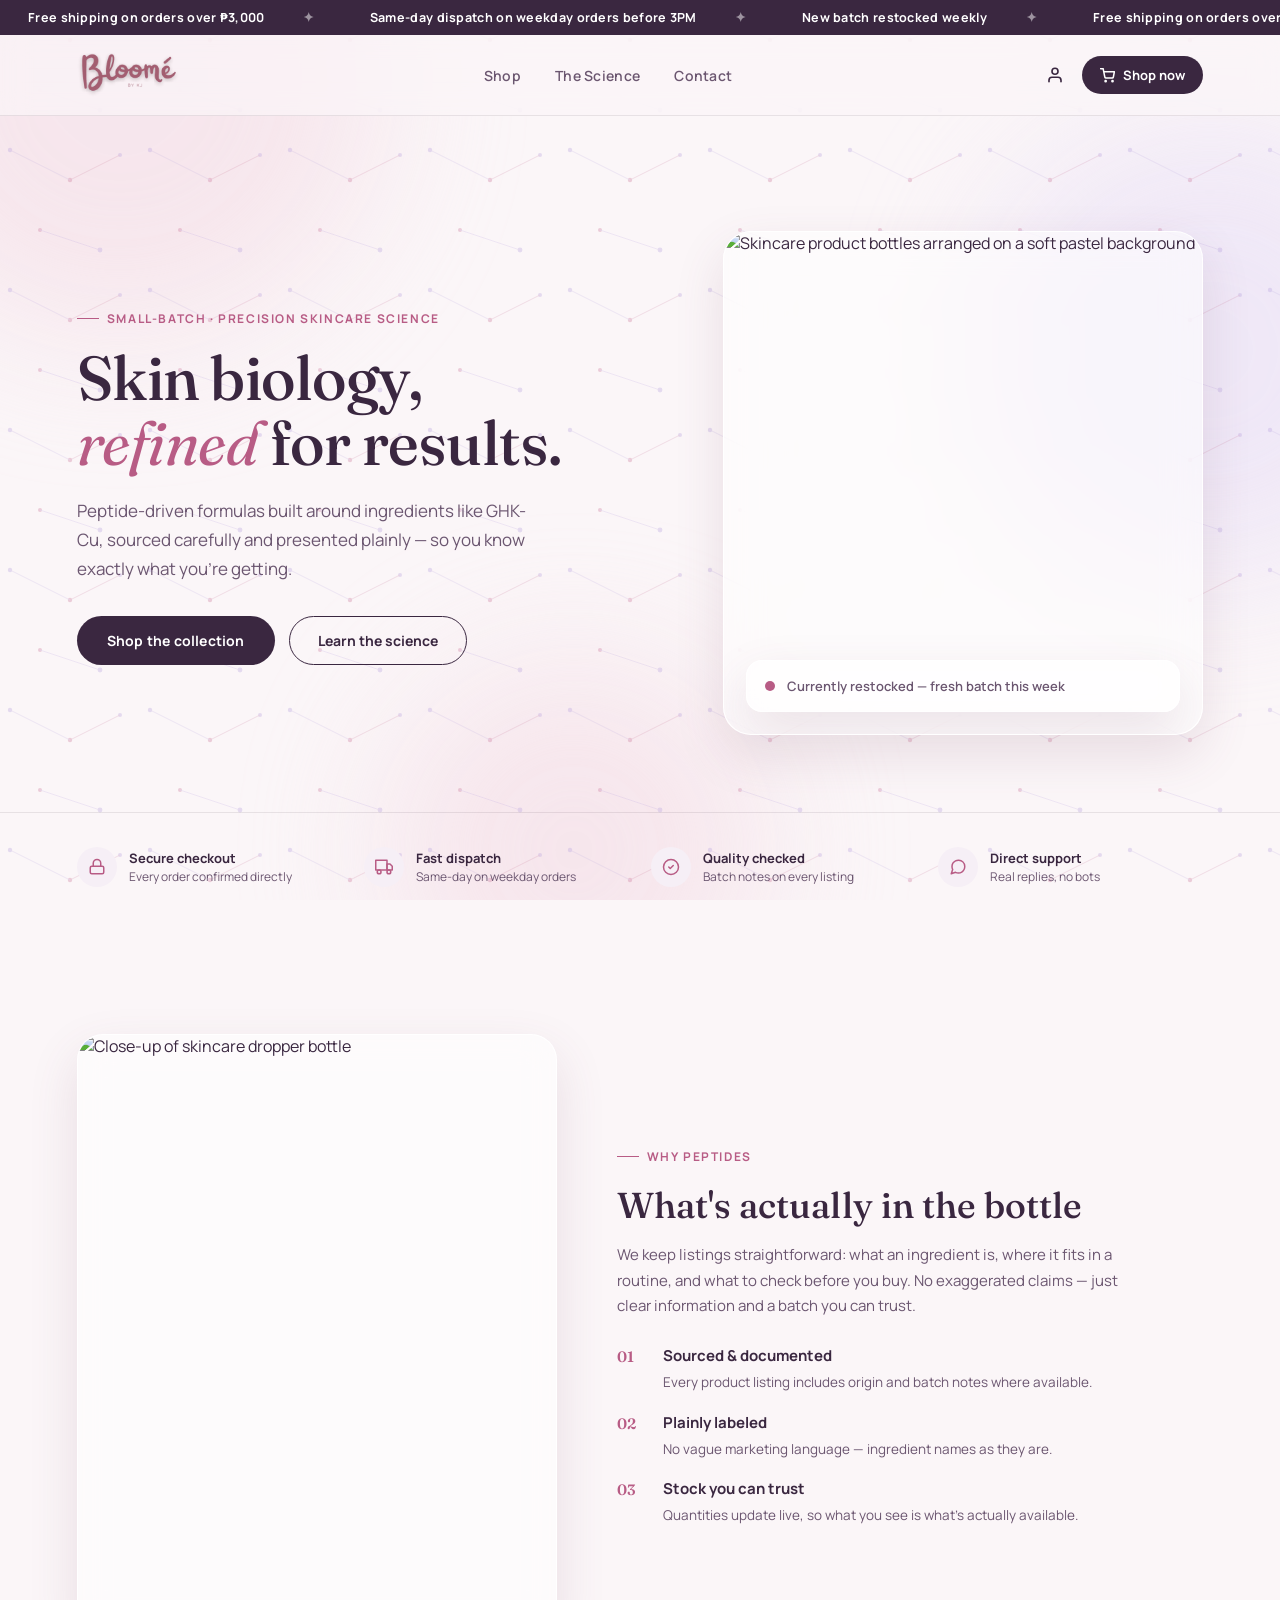
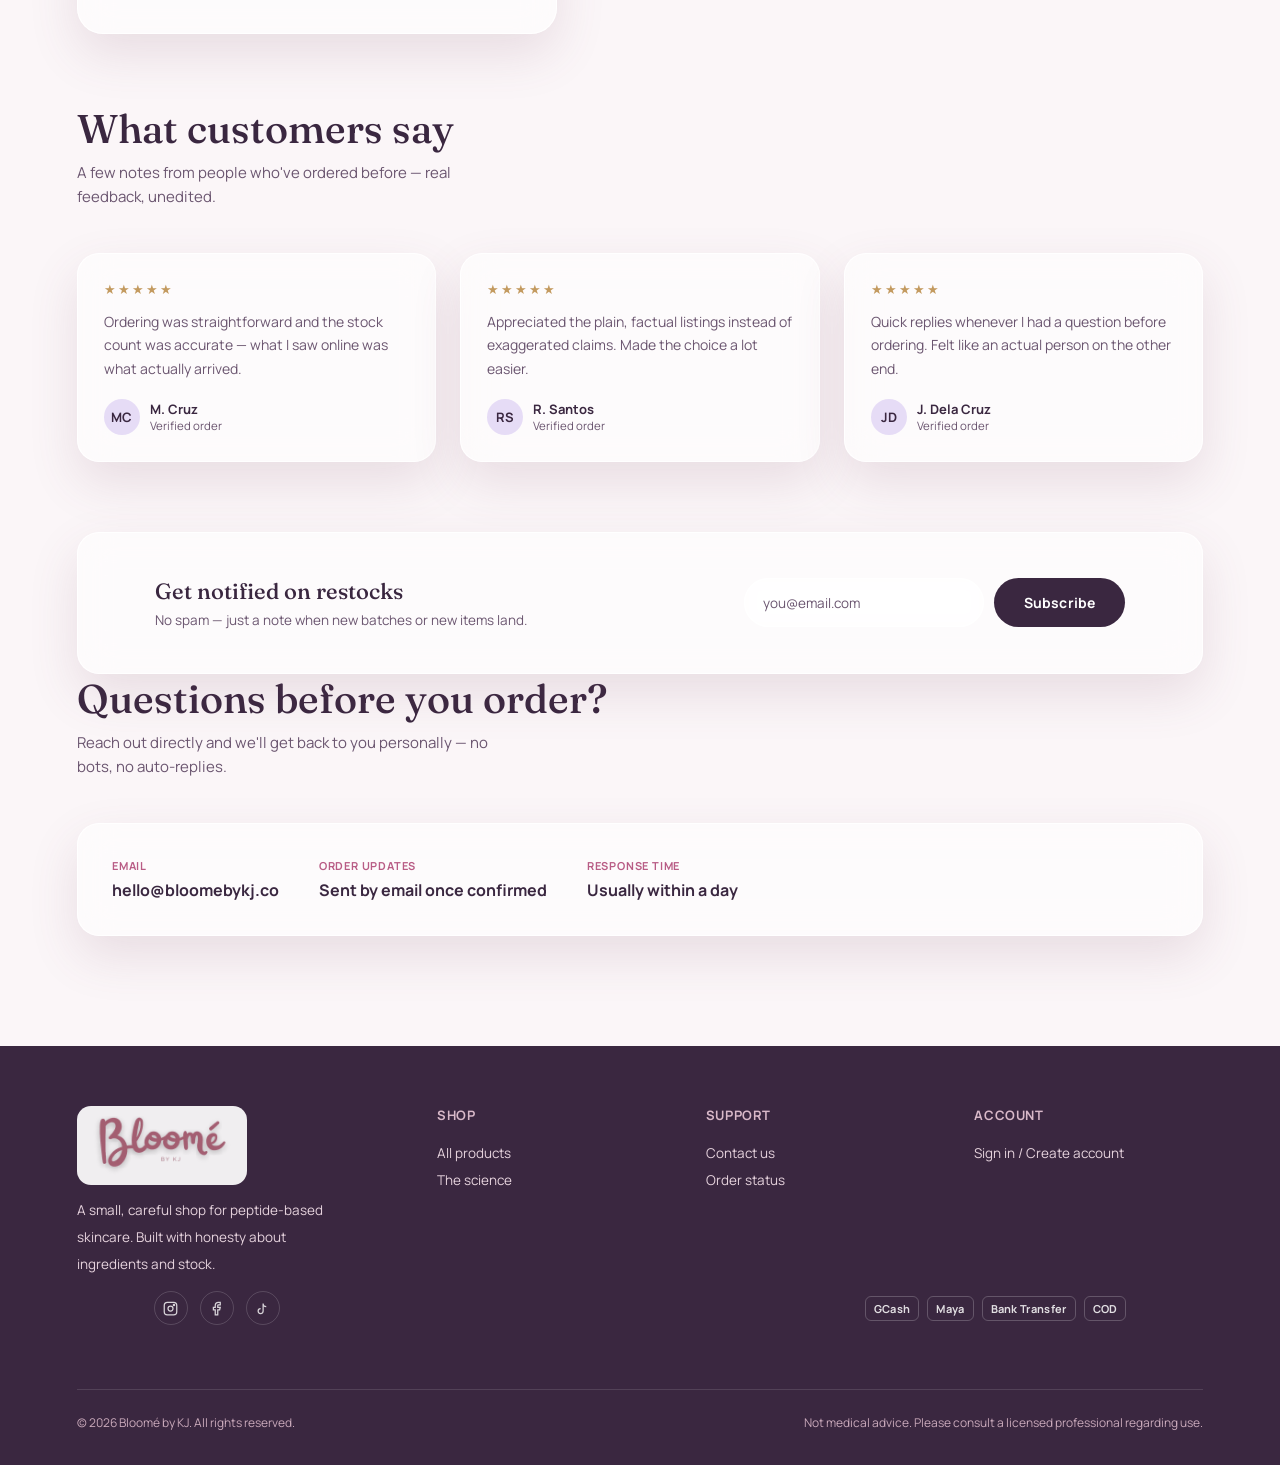
==== commit 1f706529: "Add files via upload" ====
--- a/index.html
+++ b/index.html
@@ -220,6 +220,7 @@
 <script src="https://www.gstatic.com/firebasejs/10.12.2/firebase-app-compat.js"></script>
 <script src="https://www.gstatic.com/firebasejs/10.12.2/firebase-firestore-compat.js"></script>
 <script src="https://www.gstatic.com/firebasejs/10.12.2/firebase-auth-compat.js"></script>
+<script src="https://www.gstatic.com/firebasejs/10.12.2/firebase-storage-compat.js"></script>
 <script src="firebase-config.js"></script>
 <script>
   document.getElementById('year').textContent = new Date().getFullYear();
@@ -258,8 +259,8 @@
         document.getElementById('footerTagline').textContent = s.footerTagline;
       }
       if(s.heroLine1 || s.heroLine2){
-        const line1 = s.heroLine1 || 'Skin biology,';
-        const line2 = s.heroLine2 || 'refined';
+        const line1 = esc(s.heroLine1 || 'Skin biology,');
+        const line2 = esc(s.heroLine2 || 'refined');
         document.getElementById('heroHeadline').innerHTML = `${line1}<br><em>${line2}</em> for results.`;
       }
       if(s.heroLede){
@@ -270,19 +271,19 @@
       }
       if(Array.isArray(s.marqueeMessages) && s.marqueeMessages.length){
         const msgs = s.marqueeMessages;
-        const spans = [...msgs, ...msgs].map(m=>`<span>${m}</span>`).join('');
+        const spans = [...msgs, ...msgs].map(m=>`<span>${esc(m)}</span>`).join('');
         document.getElementById('marqueeTrack').innerHTML = spans;
       }
       if(Array.isArray(s.testimonials) && s.testimonials.length){
         document.getElementById('testimonialGrid').innerHTML = s.testimonials.map(t=>{
-          const initials = (t.name||'?').split(' ').map(w=>w.charAt(0)).join('').slice(0,2).toUpperCase();
+          const initials = esc((t.name||'?').split(' ').map(w=>w.charAt(0)).join('').slice(0,2).toUpperCase());
           return `
           <div class="testimonial-card glass">
             <div class="testimonial-stars">★★★★★</div>
-            <p class="testimonial-quote">${t.quote||''}</p>
+            <p class="testimonial-quote">${esc(t.quote)}</p>
             <div class="testimonial-who">
               <div class="testimonial-avatar">${initials}</div>
-              <div><div class="testimonial-name">${t.name||''}</div><div class="testimonial-meta">${t.meta||'Verified order'}</div></div>
+              <div><div class="testimonial-name">${esc(t.name)}</div><div class="testimonial-meta">${esc(t.meta)||'Verified order'}</div></div>
             </div>
           </div>`;
         }).join('');
--- a/styles.css
+++ b/styles.css
@@ -259,8 +259,10 @@
   .newsletter-form{display:flex; gap:10px; flex-wrap:wrap;}
   .newsletter-form input{
     font-family:inherit; font-size:13.5px; padding:13px 18px; border-radius:999px;
-    border:1.5px solid var(--line); min-width:240px; background:#fff;
-  }
+    border:1.5px solid var(--glass-border); min-width:240px;
+    background:rgba(255,255,255,0.55); backdrop-filter:blur(8px); -webkit-backdrop-filter:blur(8px);
+  }
+  .newsletter-form input::placeholder{color:var(--plum-soft);}
 
   /* ---------- footer payment/social row ---------- */
   .footer-meta-row{
@@ -383,7 +385,9 @@
   .overlay.show{opacity:1; pointer-events:auto;}
   .drawer{
     position:fixed; top:0; right:0; height:100%; width:min(420px,92vw);
-    background:#fff; z-index:95; box-shadow:-20px 0 60px rgba(58,39,64,0.2);
+    background:var(--glass-strong); backdrop-filter:blur(24px); -webkit-backdrop-filter:blur(24px);
+    border-left:1px solid var(--glass-border);
+    z-index:95; box-shadow:-20px 0 60px rgba(58,39,64,0.2);
     transform:translateX(100%); transition:transform .35s cubic-bezier(.2,.9,.2,1);
     display:flex; flex-direction:column;
   }
@@ -412,8 +416,10 @@
   }
   .modal-overlay.show{display:flex;}
   .modal{
-    background:#fff; border-radius:24px; max-width:560px; width:100%; max-height:88vh; overflow-y:auto;
-    padding:36px; position:relative;
+    background:var(--glass-strong); backdrop-filter:blur(26px); -webkit-backdrop-filter:blur(26px);
+    border:1px solid var(--glass-border);
+    border-radius:24px; max-width:560px; width:100%; max-height:88vh; overflow-y:auto;
+    padding:36px; position:relative; box-shadow:var(--shadow);
   }
   .modal .close-x{position:absolute; top:18px; right:18px;}
   .product-modal-grid{display:grid; grid-template-columns:1fr 1fr; gap:26px;}
@@ -429,18 +435,38 @@
   .form-msg{font-size:13px; margin-top:8px; padding:10px 12px; border-radius:10px;}
   .form-msg.ok{background:#e4f4e9; color:#2c6e49;}
   .form-msg.err{background:#fce4e4; color:#a13333;}
+  .upload-box{
+    border:1.5px dashed rgba(58,39,64,0.22); border-radius:12px; padding:14px;
+    display:flex; align-items:center; gap:14px; flex-wrap:wrap;
+    background:var(--glass); backdrop-filter:blur(10px); -webkit-backdrop-filter:blur(10px);
+  }
+  .upload-preview{
+    width:64px; height:64px; border-radius:10px; object-fit:cover; flex:none;
+    background:#fff; border:1px solid var(--line);
+  }
+  .upload-box input[type="file"]{
+    flex:1; min-width:180px; font-size:12.5px; color:var(--plum-soft); border:none; padding:0; background:none;
+  }
+  .upload-progress{
+    flex-basis:100%; font-size:12px; font-weight:700; color:var(--rose-deep);
+  }
 
   /* ---------- admin ---------- */
-  #adminView{display:none; min-height:100vh; background:var(--bg-alt);}
-  #adminView.show{display:block;}
+  #adminDashboard{min-height:100vh;}
   .admin-shell{display:grid; grid-template-columns:240px 1fr; min-height:100vh;}
-  .admin-side{background:var(--plum); color:#fff; padding:30px 22px; display:flex; flex-direction:column; gap:6px;}
+  .admin-side{
+    background:rgba(58,39,64,0.72); backdrop-filter:blur(20px); -webkit-backdrop-filter:blur(20px);
+    border-right:1px solid rgba(255,255,255,0.08);
+    color:#fff; padding:30px 22px; display:flex; flex-direction:column; gap:6px;
+  }
   .admin-brand{font-family:'Fraunces',serif; font-size:20px; margin-bottom:30px;}
+  .admin-brand img{filter:brightness(0) invert(1);}
   .admin-nav-btn{
     text-align:left; background:none; border:none; color:#d9c3d0; padding:12px 14px; border-radius:10px;
     font-weight:600; font-size:14px; cursor:pointer; display:flex; align-items:center; gap:10px;
-  }
-  .admin-nav-btn:hover, .admin-nav-btn.active{background:rgba(255,255,255,0.1); color:#fff;}
+    transition:background .2s, color .2s;
+  }
+  .admin-nav-btn:hover, .admin-nav-btn.active{background:rgba(255,255,255,0.14); color:#fff;}
   .admin-side .signout{margin-top:auto; color:#e8a5b8;}
   .admin-main{padding:0 44px 36px; overflow-x:auto;}
   .admin-topbar{
@@ -448,7 +474,9 @@
     padding:20px 0; margin-bottom:14px; border-bottom:1px solid var(--line); flex-wrap:wrap;
   }
   .admin-search{
-    display:flex; align-items:center; gap:10px; background:#fff; border:1.5px solid var(--line);
+    display:flex; align-items:center; gap:10px; background:var(--glass-strong);
+    backdrop-filter:blur(14px); -webkit-backdrop-filter:blur(14px);
+    border:1.5px solid var(--glass-border);
     border-radius:10px; padding:9px 14px; flex:1; max-width:360px; min-width:180px;
   }
   .admin-search svg{flex:none; color:var(--plum-soft);}
@@ -466,10 +494,16 @@
   .admin-top{display:flex; justify-content:space-between; align-items:center; margin-bottom:28px; flex-wrap:wrap; gap:14px;}
   .admin-top h2{font-family:'Fraunces',serif; font-weight:500; margin:0;}
   .stat-row{display:grid; grid-template-columns:repeat(auto-fit,minmax(180px,1fr)); gap:16px; margin-bottom:30px;}
-  .stat-card{background:#fff; border-radius:16px; padding:20px 22px; box-shadow:0 6px 20px rgba(58,39,64,0.06);}
+  .stat-card{
+    background:var(--glass-strong); backdrop-filter:blur(16px); -webkit-backdrop-filter:blur(16px);
+    border:1px solid var(--glass-border); border-radius:16px; padding:20px 22px; box-shadow:0 6px 20px rgba(58,39,64,0.08);
+  }
   .stat-card .num{font-family:'Fraunces',serif; font-size:28px; font-weight:600;}
   .stat-card .label{font-size:12px; color:var(--plum-soft); font-weight:700; text-transform:uppercase; letter-spacing:0.4px;}
-  .admin-table-wrap{background:#fff; border-radius:18px; overflow:hidden; box-shadow:0 6px 20px rgba(58,39,64,0.06);}
+  .admin-table-wrap{
+    background:var(--glass-strong); backdrop-filter:blur(16px); -webkit-backdrop-filter:blur(16px);
+    border:1px solid var(--glass-border); border-radius:18px; overflow:hidden; box-shadow:0 6px 20px rgba(58,39,64,0.08);
+  }
   table{width:100%; border-collapse:collapse; min-width:640px;}
   th{text-align:left; font-size:11.5px; text-transform:uppercase; letter-spacing:0.5px; color:var(--plum-soft); padding:16px 18px; border-bottom:1px solid var(--line);}
   td{padding:14px 18px; border-bottom:1px solid var(--line); font-size:13.5px; vertical-align:middle;}
@@ -505,7 +539,11 @@
   .pay-method-row{display:flex; gap:10px; margin-bottom:14px;}
   .pay-method-btn{flex:1; border:1.5px solid var(--line); border-radius:12px; padding:10px; background:#fff; cursor:pointer; font-weight:700; font-size:13px; color:var(--plum-soft); text-align:center;}
   .pay-method-btn.active{border-color:var(--plum); color:var(--plum); background:var(--bg-alt);}
-  .pay-details-box{background:var(--bg-alt); border-radius:14px; padding:16px; margin-bottom:14px; display:none;}
+  .pay-details-box{
+    background:var(--glass); backdrop-filter:blur(10px); -webkit-backdrop-filter:blur(10px);
+    border:1px solid var(--glass-border);
+    border-radius:14px; padding:16px; margin-bottom:14px; display:none;
+  }
   .pay-details-box.show{display:block;}
   .pay-details-box img{max-width:150px; display:block; margin:0 auto 12px; border-radius:10px; background:#fff; padding:8px;}
   .pay-details-row{display:flex; justify-content:space-between; font-size:13px; padding:4px 0; border-bottom:1px dashed var(--line);}
@@ -529,9 +567,12 @@
   /* login */
   .login-wrap{
     min-height:100vh; display:flex; align-items:center; justify-content:center; padding:20px;
-    background:linear-gradient(135deg, var(--blush), var(--lavender-light));
-  }
-  .login-card{background:#fff; border-radius:24px; padding:44px; width:100%; max-width:380px; box-shadow:0 20px 60px rgba(58,39,64,0.2);}
+  }
+  .login-card{
+    background:var(--glass-strong); backdrop-filter:blur(24px); -webkit-backdrop-filter:blur(24px);
+    border:1px solid var(--glass-border);
+    border-radius:24px; padding:44px; width:100%; max-width:380px; box-shadow:0 20px 60px rgba(58,39,64,0.2);
+  }
   .login-card h2{font-family:'Fraunces',serif; margin:0 0 6px; font-weight:500;}
   .login-card p{color:var(--plum-soft); font-size:13.5px; margin:0 0 26px;}
 
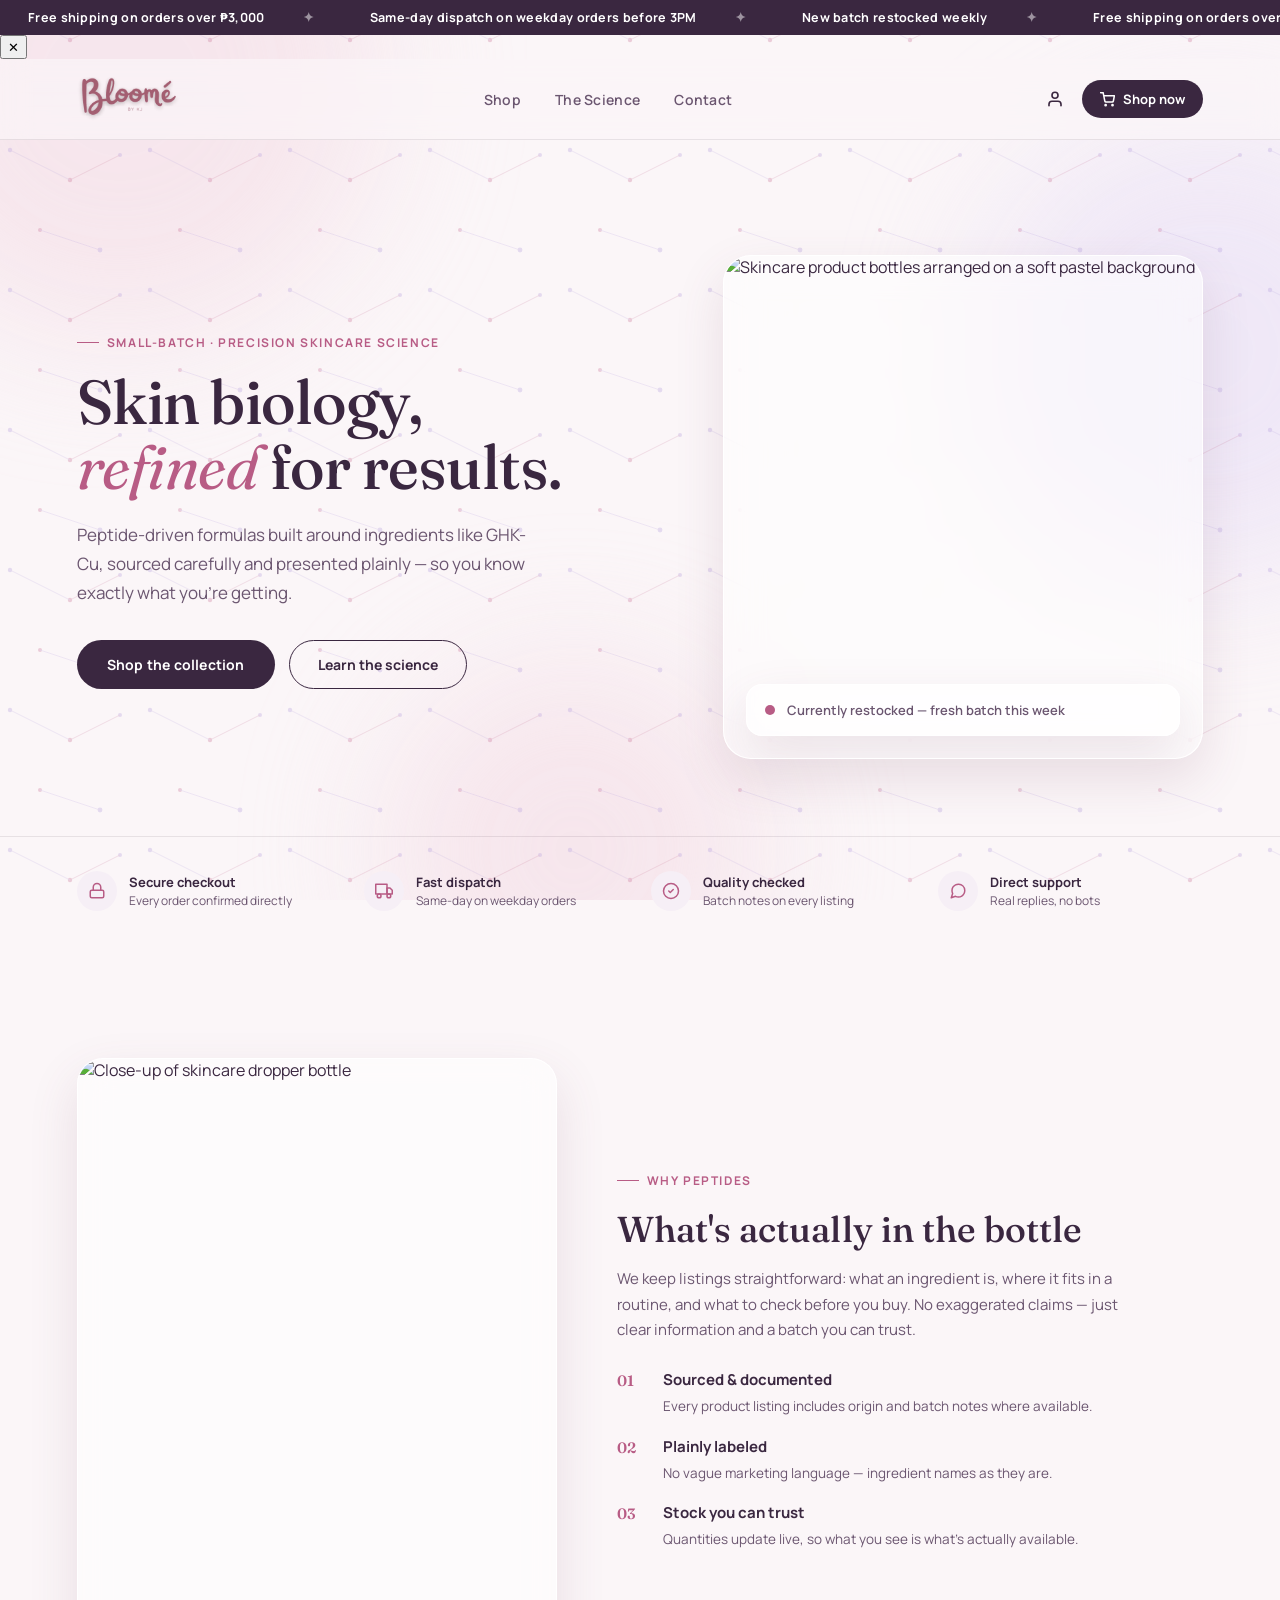
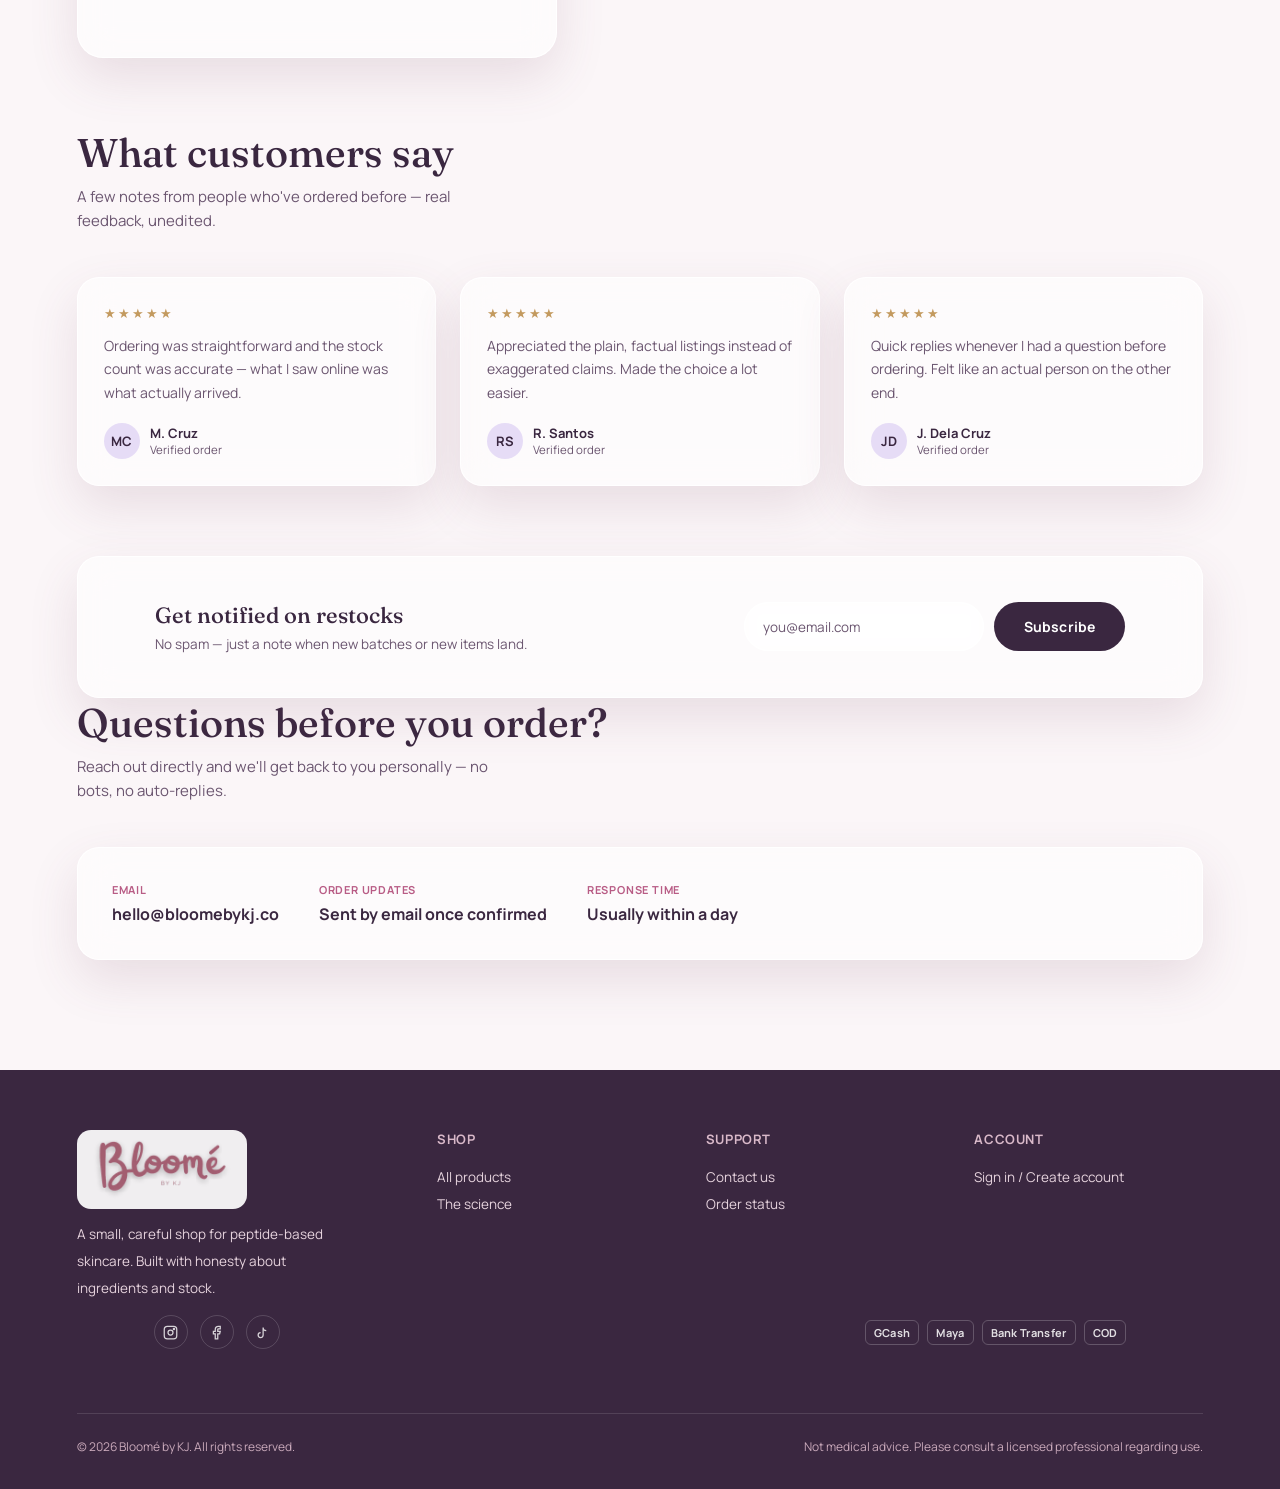
==== commit 0f77d930: "Add files via upload" ====
--- a/index.html
+++ b/index.html
@@ -44,6 +44,18 @@
   </div>
 </div>
 
+<!-- homepage promo popup — shown/hidden and filled in from Site settings -->
+<div class="popup-overlay" id="popupOverlay">
+  <div class="popup-card">
+    <button class="popup-close" id="popupCloseBtn" aria-label="Close">✕</button>
+    <img id="popupImage" src="" alt="" style="display:none;">
+    <div class="popup-body">
+      <h3 id="popupHeading" style="display:none;"></h3>
+      <a id="popupButton" class="btn-primary" href="shop.html" style="display:none; text-decoration:none;"></a>
+    </div>
+  </div>
+</div>
+
 <header>
   <a class="brand" href="index.html" aria-label="Bloomé by KJ home">
     <img class="brand-logo" src="logo.webp" alt="Bloomé by KJ">
@@ -103,7 +115,7 @@
 <section class="block" id="science">
   <div class="about-wrap">
     <div class="about-visual glass">
-      <img src="https://images.unsplash.com/photo-1620916566398-39f1143ab7be?q=80&w=1000&auto=format&fit=crop" alt="Close-up of skincare dropper bottle">
+      <img id="aboutImage" src="https://images.unsplash.com/photo-1620916566398-39f1143ab7be?q=80&w=1000&auto=format&fit=crop" alt="Close-up of skincare dropper bottle">
     </div>
     <div>
       <div class="eyebrow">Why peptides</div>
@@ -269,6 +281,9 @@
       if(s.heroImage){
         document.getElementById('heroImage').src = s.heroImage;
       }
+      if(s.aboutImage){
+        document.getElementById('aboutImage').src = s.aboutImage;
+      }
       if(Array.isArray(s.marqueeMessages) && s.marqueeMessages.length){
         const msgs = s.marqueeMessages;
         const spans = [...msgs, ...msgs].map(m=>`<span>${esc(m)}</span>`).join('');
@@ -288,8 +303,61 @@
           </div>`;
         }).join('');
       }
+
+      maybeShowPopup(s);
+
+      if(s.tawkPropertyId && s.tawkWidgetId){
+        loadTawkWidget(s.tawkPropertyId, s.tawkWidgetId);
+      }
     }catch(err){ console.error('Could not load site settings', err); }
   })();
+
+  // ============================================================
+  // HOMEPAGE PROMO POPUP
+  // Controlled from admin.html -> Site settings -> "Homepage popup".
+  // Respects the chosen frequency so it doesn't nag returning visitors.
+  // ============================================================
+  function maybeShowPopup(s){
+    if(!s.popupEnabled || !s.popupImage) return;
+
+    const freq = s.popupFrequency || 'session';
+    const STORAGE_KEY = 'bloome_popup_last_shown';
+    if(freq === 'session'){
+      if(sessionStorage.getItem(STORAGE_KEY)) return;
+    } else if(freq === 'day'){
+      const last = Number(localStorage.getItem(STORAGE_KEY) || 0);
+      if(Date.now() - last < 24*60*60*1000) return;
+    }
+    // freq === 'always' -> no check, show every time
+
+    const img = document.getElementById('popupImage');
+    img.src = s.popupImage;
+    img.style.display = 'block';
+
+    const heading = document.getElementById('popupHeading');
+    if(s.popupHeading){ heading.textContent = s.popupHeading; heading.style.display = 'block'; }
+    else { heading.style.display = 'none'; }
+
+    const btn = document.getElementById('popupButton');
+    if(s.popupButtonLabel){
+      btn.textContent = s.popupButtonLabel;
+      btn.href = s.popupButtonLink || 'shop.html';
+      btn.style.display = 'inline-block';
+    } else {
+      btn.style.display = 'none';
+    }
+
+    document.getElementById('popupOverlay').classList.add('show');
+    if(freq === 'session') sessionStorage.setItem(STORAGE_KEY, '1');
+    else if(freq === 'day') localStorage.setItem(STORAGE_KEY, String(Date.now()));
+  }
+  function closePopup(){
+    document.getElementById('popupOverlay').classList.remove('show');
+  }
+  document.getElementById('popupCloseBtn').addEventListener('click', closePopup);
+  document.getElementById('popupOverlay').addEventListener('click', (e)=>{
+    if(e.target.id === 'popupOverlay') closePopup();
+  });
 </script>
 </body>
 </html>
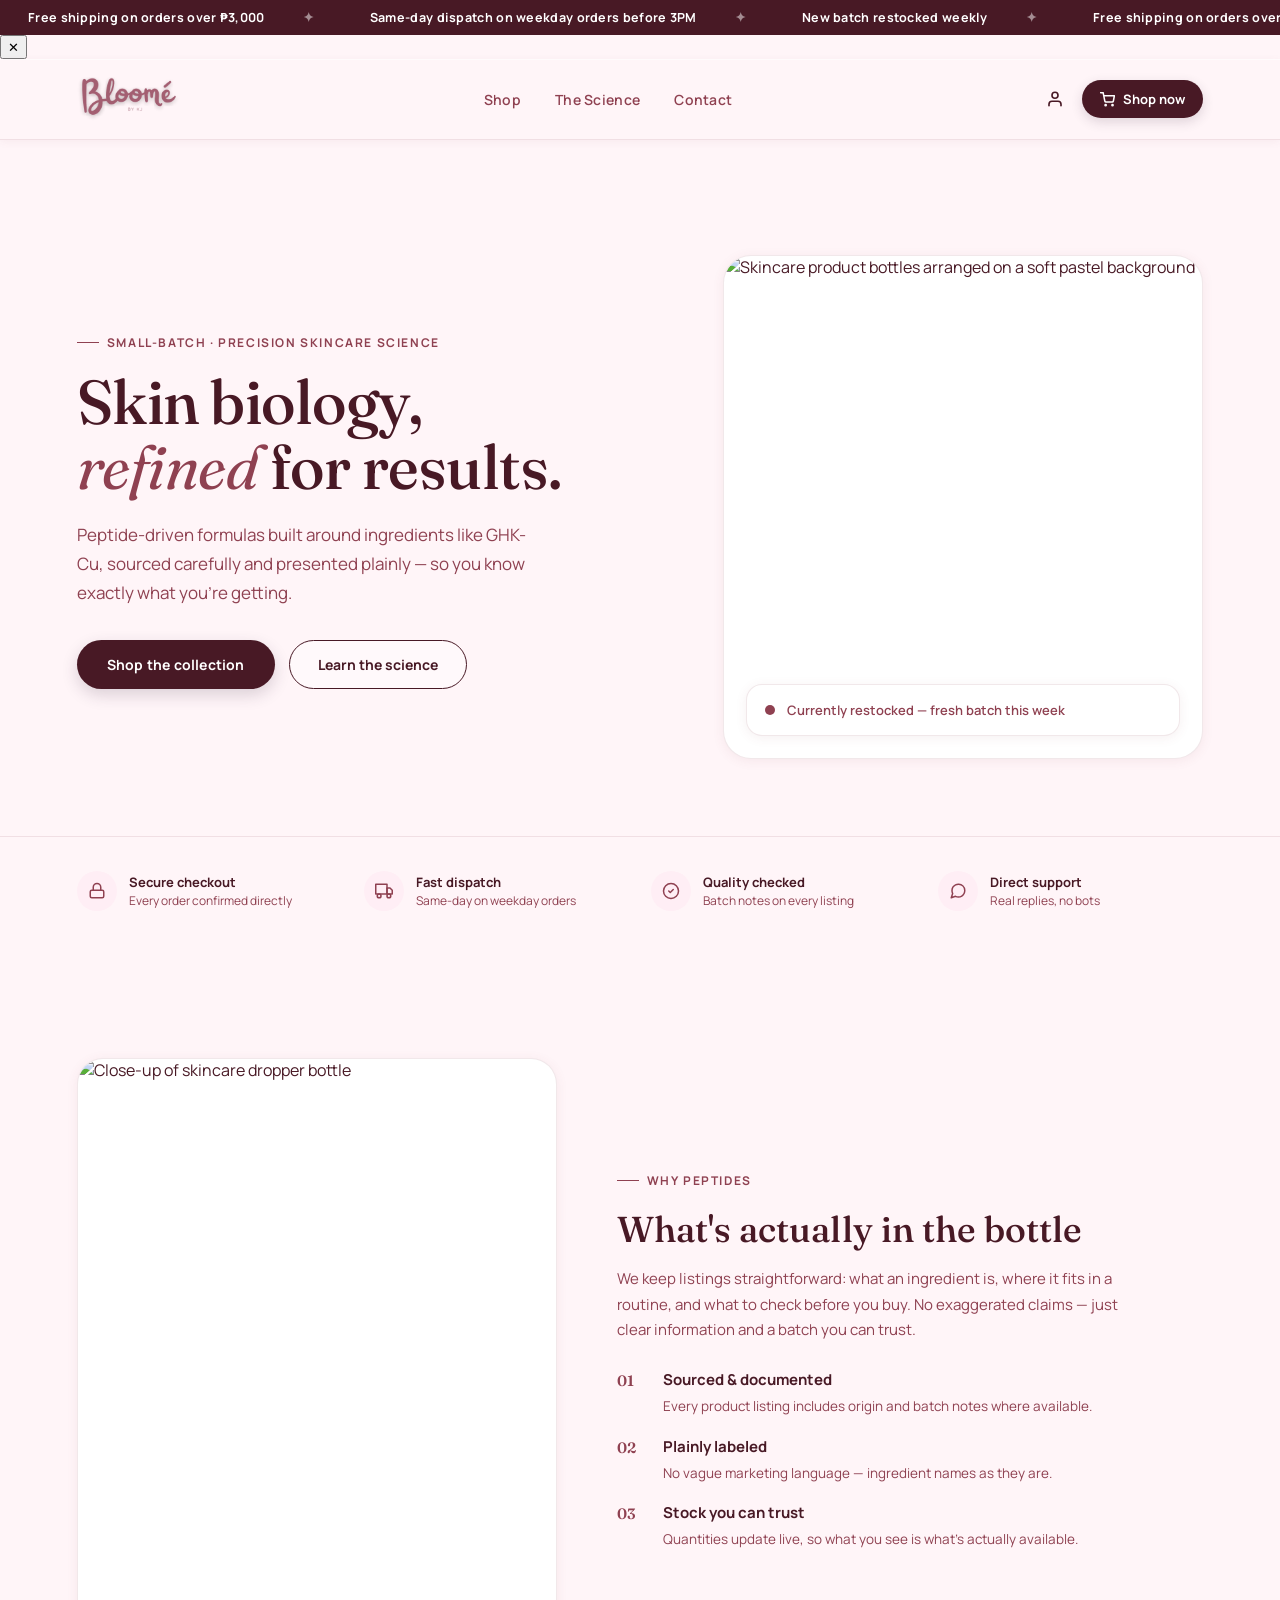
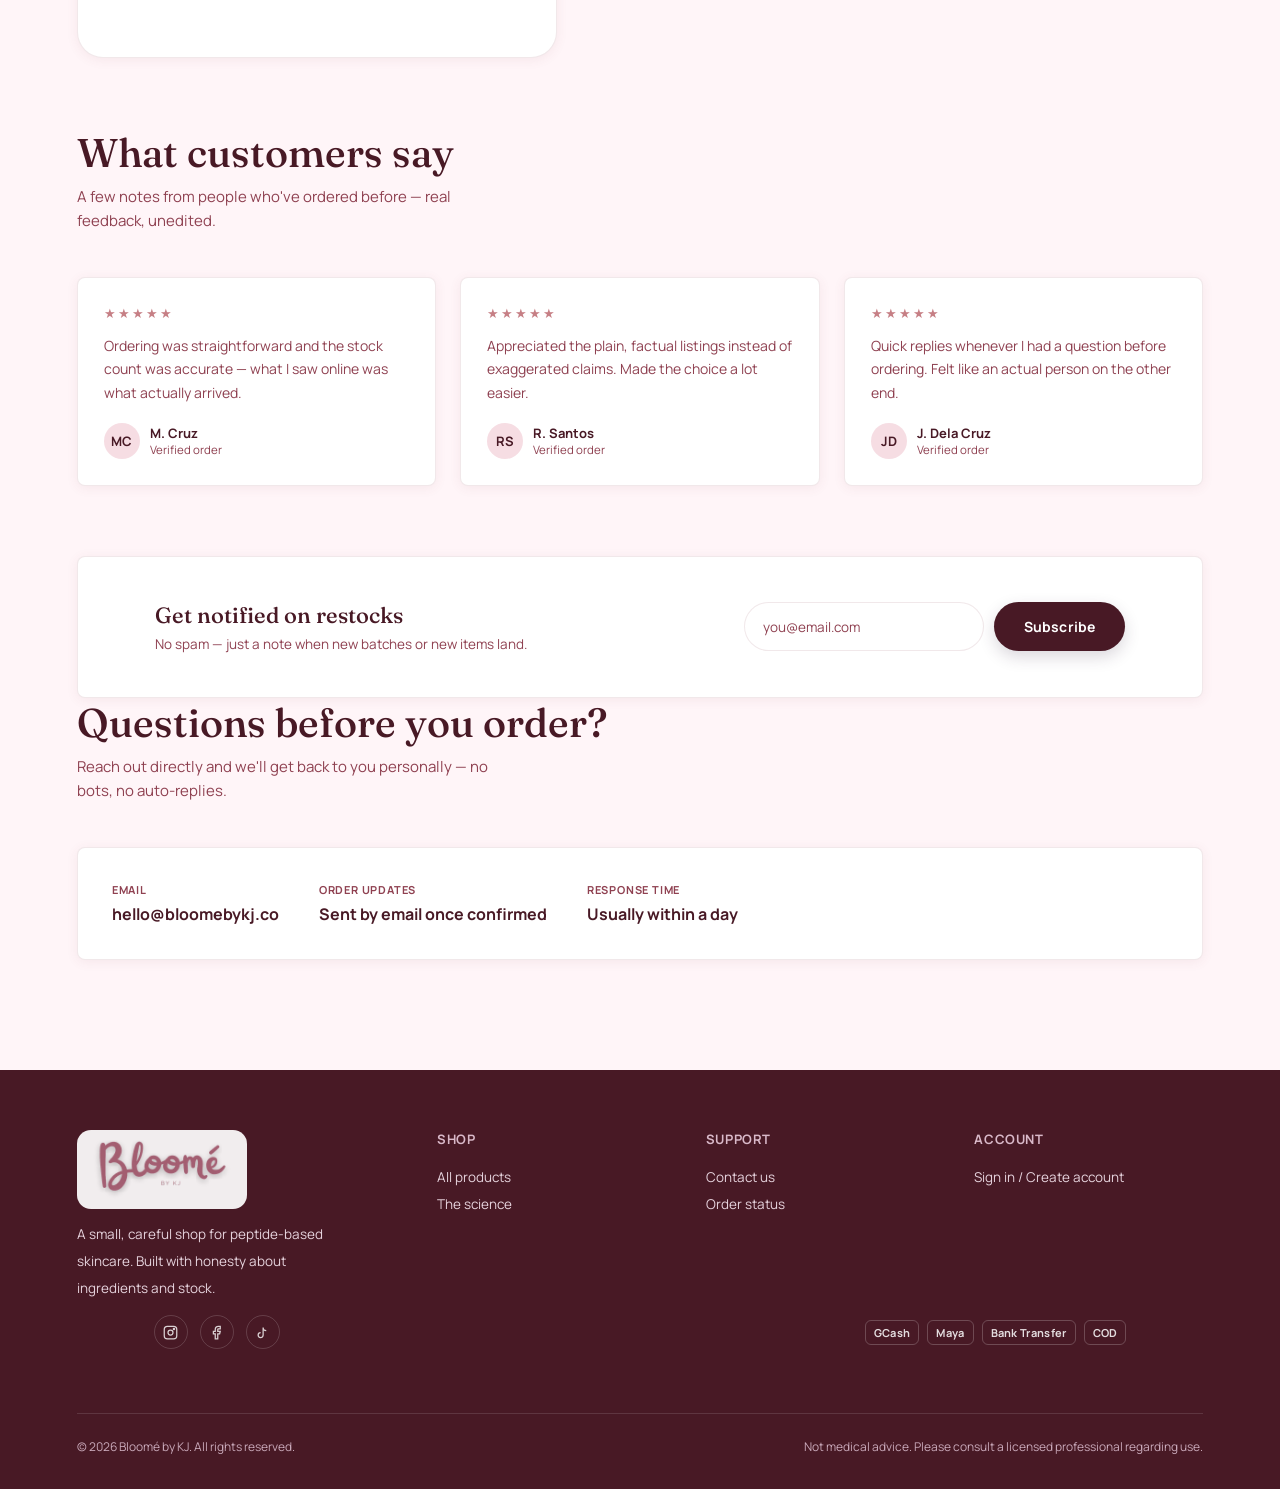
==== commit 5bb734d9: "Add files via upload" ====
--- a/index.html
+++ b/index.html
@@ -12,26 +12,6 @@
 </head>
 <body>
 
-<div class="bg-field">
-  <div class="blob b1"></div>
-  <div class="blob b2"></div>
-  <div class="blob b3"></div>
-</div>
-<svg class="bond-pattern" width="100%" height="100%" xmlns="http://www.w3.org/2000/svg">
-  <defs>
-    <pattern id="bonds" x="0" y="0" width="140" height="140" patternUnits="userSpaceOnUse">
-      <circle cx="10" cy="10" r="2.2" fill="#B9A6E0"/>
-      <circle cx="70" cy="40" r="2.2" fill="#CE7EA0"/>
-      <circle cx="120" cy="15" r="2" fill="#B9A6E0"/>
-      <circle cx="40" cy="90" r="2" fill="#CE7EA0"/>
-      <circle cx="100" cy="110" r="2.4" fill="#B9A6E0"/>
-      <line x1="10" y1="10" x2="70" y2="40" stroke="#B9A6E0" stroke-width="0.6"/>
-      <line x1="70" y1="40" x2="120" y2="15" stroke="#CE7EA0" stroke-width="0.6"/>
-      <line x1="40" y1="90" x2="100" y2="110" stroke="#B9A6E0" stroke-width="0.6"/>
-    </pattern>
-  </defs>
-  <rect width="100%" height="100%" fill="url(#bonds)"/>
-</svg>
 
 <div class="marquee-bar">
   <div class="marquee-track" id="marqueeTrack">
--- a/styles.css
+++ b/styles.css
@@ -1,608 +1,637 @@
-:root{
-    --bg:#FBF6F8;
-    --bg-alt:#F6EFF6;
-    --blush:#F3D9E3;
-    --lavender-light:#E6DCF6;
-    --lavender:#B9A6E0;
-    --rose:#CE7EA0;
-    --rose-deep:#B85C85;
-    --plum:#3A2740;
-    --plum-soft:#6B5670;
-    --gold:#C39A5F;
-    --glass:rgba(255,255,255,0.55);
-    --glass-strong:rgba(255,255,255,0.78);
-    --glass-border:rgba(255,255,255,0.9);
-    --line:rgba(58,39,64,0.10);
-    --shadow:0 20px 50px rgba(120,70,100,0.14);
-    --radius:22px;
-  }
-  *{box-sizing:border-box;}
-  html{scroll-behavior:smooth;}
-  body{
-    margin:0;
-    font-family:'Manrope',sans-serif;
-    background:var(--bg);
-    color:var(--plum);
-    -webkit-font-smoothing:antialiased;
-    overflow-x:hidden;
-  }
-  h1,h2,h3,.serif{font-family:'Fraunces',serif;}
-  a{color:inherit;text-decoration:none;}
-  button{font-family:inherit;}
-  ::selection{background:var(--lavender);color:var(--plum);}
-
-  /* Focus visibility */
-  a:focus-visible, button:focus-visible, input:focus-visible, textarea:focus-visible, select:focus-visible{
-    outline:2px solid var(--rose-deep);
-    outline-offset:3px;
-  }
-
-  @media (prefers-reduced-motion: reduce){
-    *{animation:none !important; transition:none !important;}
-  }
-
-  /* ---------- decorative background ---------- */
-  .bg-field{
-    position:fixed; inset:0; z-index:-2; overflow:hidden; pointer-events:none;
-  }
-  .blob{
-    position:absolute; border-radius:50%; filter:blur(70px); opacity:0.55;
-  }
-  .blob.b1{width:520px;height:520px;background:var(--blush);top:-180px;left:-140px;}
-  .blob.b2{width:460px;height:460px;background:var(--lavender-light);top:120px;right:-160px;}
-  .blob.b3{width:380px;height:380px;background:var(--blush);bottom:-140px;left:30%;}
-
-  .bond-pattern{
-    position:fixed; inset:0; z-index:-1; opacity:0.35; pointer-events:none;
-  }
-
-  /* ---------- glass utility ---------- */
-  .glass{
-    background:var(--glass);
-    backdrop-filter:blur(18px);
-    -webkit-backdrop-filter:blur(18px);
-    border:1px solid var(--glass-border);
-    box-shadow:var(--shadow);
-  }
-
-  /* ---------- nav ---------- */
-  header{
-    position:sticky; top:0; z-index:50;
-    display:flex; align-items:center; justify-content:space-between;
-    padding:18px 6vw;
-    background:rgba(251,246,248,0.7);
-    backdrop-filter:blur(14px);
-    -webkit-backdrop-filter:blur(14px);
-    border-bottom:1px solid var(--line);
-  }
-  .brand{display:flex; align-items:center; gap:10px;}
-  .brand .mark{width:34px;height:34px;}
-  .brand-logo{height:44px; width:auto; display:block;}
-  .footer-logo{
-    height:auto; width:170px; max-width:100%;
-    background:rgba(255,255,255,0.92); padding:10px 16px; border-radius:14px;
-  }
-  .brand-name{font-family:'Fraunces',serif; font-size:22px; font-weight:500; letter-spacing:0.3px;}
-  nav.links{display:flex; align-items:center; gap:34px;}
-  nav.links a{font-size:14px; font-weight:600; letter-spacing:0.3px; color:var(--plum-soft); transition:color .2s;}
-  nav.links a:hover{color:var(--rose-deep);}
-  .cart-btn{
-    position:relative; display:flex; align-items:center; gap:8px;
-    background:var(--plum); color:#fff; border:none; padding:10px 18px;
-    border-radius:999px; font-weight:700; font-size:13px; cursor:pointer;
-    transition:transform .2s, background .2s;
-  }
-  .cart-btn:hover{background:var(--rose-deep); transform:translateY(-1px);}
-  .cart-count{
-    background:var(--gold); color:#fff; border-radius:999px; font-size:11px;
-    min-width:18px; height:18px; display:flex; align-items:center; justify-content:center; padding:0 4px;
-  }
-  .menu-toggle{display:none; background:none; border:none; cursor:pointer;}
-
-  /* ---------- header actions (search / account / cart) ---------- */
-  .header-actions{display:flex; align-items:center; gap:8px;}
-  .icon-action{
-    width:38px; height:38px; border-radius:50%; border:none; background:transparent;
-    display:flex; align-items:center; justify-content:center; color:var(--plum);
-    cursor:pointer; transition:background .2s, color .2s; flex:none;
-  }
-  .icon-action:hover{background:var(--bg-alt); color:var(--rose-deep);}
-
-  /* ---------- search panel ---------- */
-  .search-panel{
-    position:relative; z-index:49;
-    max-height:0; overflow:hidden; background:rgba(251,246,248,0.96);
-    backdrop-filter:blur(14px); -webkit-backdrop-filter:blur(14px);
-    border-bottom:1px solid transparent; transition:max-height .28s ease, border-color .28s ease;
-  }
-  .search-panel.open{max-height:90px; border-bottom:1px solid var(--line);}
-  .search-panel-inner{
-    max-width:1300px; margin:0 auto; padding:16px 6vw; display:flex; align-items:center; gap:14px;
-  }
-  .search-panel-inner svg{flex:none; color:var(--plum-soft);}
-  .search-panel-inner input{
-    flex:1; border:none; background:transparent; font-family:inherit; font-size:16px;
-    color:var(--plum); outline:none;
-  }
-  .search-panel-inner input::placeholder{color:var(--plum-soft);}
-  .search-close-btn{
-    background:none; border:none; cursor:pointer; color:var(--plum-soft); font-size:18px;
-    width:30px; height:30px; border-radius:50%; flex:none;
-  }
-  .search-close-btn:hover{background:var(--bg-alt); color:var(--plum);}
-  .search-hint{font-size:11.5px; color:var(--plum-soft); white-space:nowrap;}
-  @media(max-width:560px){ .search-hint{display:none;} }
-
-  /* ---------- hero ---------- */
-  .hero{
-    padding:9vw 6vw 6vw;
-    display:grid; grid-template-columns:1.1fr 0.9fr; gap:60px; align-items:center;
-    max-width:1300px; margin:0 auto;
-  }
-  .eyebrow{
-    display:inline-flex; align-items:center; gap:8px;
-    font-size:12px; font-weight:700; letter-spacing:1.6px; text-transform:uppercase;
-    color:var(--rose-deep); margin-bottom:18px;
-  }
-  .eyebrow::before{content:"";width:22px;height:1px;background:var(--rose-deep);}
-  .hero h1{
-    font-size:clamp(38px,5vw,62px); line-height:1.05; font-weight:500;
-    margin:0 0 22px; letter-spacing:-0.5px;
-  }
-  .hero h1 em{font-style:italic; color:var(--rose-deep); font-weight:400;}
-  .hero p.lede{
-    font-size:17px; line-height:1.7; color:var(--plum-soft); max-width:460px; margin:0 0 32px;
-  }
-  .hero-ctas{display:flex; gap:14px; flex-wrap:wrap;}
-  .btn-primary{
-    background:var(--plum); color:#fff; border:none; padding:15px 30px;
-    border-radius:999px; font-weight:700; font-size:14px; cursor:pointer;
-    transition:transform .2s, background .2s; letter-spacing:0.2px;
-  }
-  .btn-primary:hover{background:var(--rose-deep); transform:translateY(-2px);}
-  .btn-ghost{
-    background:transparent; color:var(--plum); border:1.5px solid var(--plum);
-    padding:14px 28px; border-radius:999px; font-weight:700; font-size:14px; cursor:pointer;
-    transition:all .2s;
-  }
-  .btn-ghost:hover{background:var(--plum); color:#fff;}
-
-  .hero-visual{position:relative; aspect-ratio:1/1.05; border-radius:28px; overflow:hidden;}
-  .hero-visual img{width:100%;height:100%;object-fit:cover;}
-  .hero-visual .float-card{
-    position:absolute; bottom:22px; left:22px; right:22px;
-    padding:16px 18px; border-radius:16px;
-    display:flex; align-items:center; gap:12px;
-  }
-  .float-card .dot{width:10px;height:10px;border-radius:50%;background:var(--rose-deep);flex:none;}
-  .float-card span{font-size:13px; font-weight:600; color:var(--plum-soft);}
-
-  /* ---------- announcement marquee ---------- */
-  .marquee-bar{
-    background:var(--plum); color:#fff; overflow:hidden; white-space:nowrap;
-    padding:9px 0; font-size:12.5px; font-weight:700; letter-spacing:0.3px;
-  }
-  .marquee-track{display:inline-flex; animation:marquee-scroll 26s linear infinite;}
-  .marquee-track span{display:inline-flex; align-items:center; gap:10px; padding:0 28px;}
-  .marquee-track span::after{content:"✦"; opacity:0.5; margin-left:28px;}
-  @keyframes marquee-scroll{ from{transform:translateX(0);} to{transform:translateX(-50%);} }
-  @media (prefers-reduced-motion: reduce){ .marquee-track{animation:none;} }
-
-  /* ---------- feature / trust strip ---------- */
-  .feature-strip{
-    max-width:1300px; margin:0 auto; padding:0 6vw 6vw;
-    display:grid; grid-template-columns:repeat(4,1fr); gap:22px;
-    border-top:1px solid var(--line); padding-top:34px;
-  }
-  .feature-item{display:flex; align-items:center; gap:12px;}
-  .feature-item .ic{
-    width:40px; height:40px; border-radius:50%; background:var(--bg-alt);
-    display:flex; align-items:center; justify-content:center; color:var(--rose-deep); flex:none;
-  }
-  .feature-item strong{display:block; font-size:13px;}
-  .feature-item span{display:block; font-size:12px; color:var(--plum-soft); margin-top:1px;}
-  @media (max-width:900px){ .feature-strip{grid-template-columns:repeat(2,1fr);} }
-
-  /* ---------- category slider ---------- */
-  .cat-slider-wrap{max-width:1300px; margin:0 auto; padding:60px 6vw 0;}
-  .cat-slider{display:flex; gap:18px; overflow-x:auto; padding-bottom:8px; scroll-snap-type:x proximity;}
-  .cat-slider::-webkit-scrollbar{height:6px;}
-  .cat-slider::-webkit-scrollbar-thumb{background:var(--lavender); border-radius:99px;}
-  .cat-card{
-    position:relative; flex:none; width:190px; aspect-ratio:3/3.6; border-radius:18px; overflow:hidden;
-    cursor:pointer; scroll-snap-align:start; transition:transform .25s;
-  }
-  .cat-card:hover{transform:translateY(-4px);}
-  .cat-card img{width:100%; height:100%; object-fit:cover;}
-  .cat-card::after{
-    content:""; position:absolute; inset:0;
-    background:linear-gradient(180deg, rgba(58,39,64,0) 40%, rgba(58,39,64,0.75) 100%);
-  }
-  .cat-card .cat-card-label{
-    position:absolute; left:14px; right:14px; bottom:14px; z-index:1; color:#fff;
-    font-family:'Fraunces',serif; font-size:16px; font-weight:500;
-  }
-
-  /* ---------- quick-add hover overlay ---------- */
-  .card .img-wrap{position:relative;}
-  .quick-add{
-    position:absolute; left:10px; right:10px; bottom:-46px; z-index:2;
-    background:var(--plum); color:#fff; border:none; padding:11px; border-radius:12px;
-    font-size:12.5px; font-weight:700; cursor:pointer; opacity:0;
-    transition:bottom .22s ease, opacity .22s ease; display:flex; align-items:center; justify-content:center; gap:6px;
-  }
-  .card:hover .quick-add{bottom:10px; opacity:1;}
-  .quick-add:hover{background:var(--rose-deep);}
-  @media (hover:none){ .quick-add{display:none;} }
-
-  /* ---------- testimonials ---------- */
-  .testimonial-grid{display:grid; grid-template-columns:repeat(3,1fr); gap:24px;}
-  .testimonial-card{padding:26px; border-radius:var(--radius);}
-  .testimonial-stars{color:var(--gold); font-size:13px; letter-spacing:2px; margin-bottom:12px;}
-  .testimonial-quote{font-size:14px; line-height:1.7; color:var(--plum-soft); margin:0 0 18px;}
-  .testimonial-who{display:flex; align-items:center; gap:10px;}
-  .testimonial-avatar{
-    width:36px; height:36px; border-radius:50%; background:var(--lavender-light); color:var(--plum);
-    display:flex; align-items:center; justify-content:center; font-weight:700; font-size:13px; flex:none;
-  }
-  .testimonial-name{font-size:13px; font-weight:700;}
-  .testimonial-meta{font-size:11.5px; color:var(--plum-soft);}
-  @media (max-width:900px){ .testimonial-grid{grid-template-columns:1fr;} }
-
-  /* ---------- newsletter banner ---------- */
-  .newsletter-band{
-    max-width:1300px; margin:0 auto 0; padding:44px 6vw; border-radius:var(--radius);
-    display:flex; align-items:center; justify-content:space-between; gap:24px; flex-wrap:wrap;
-  }
-  .newsletter-band h3{margin:0 0 6px; font-weight:500; font-size:22px;}
-  .newsletter-band p{margin:0; color:var(--plum-soft); font-size:13.5px;}
-  .newsletter-form{display:flex; gap:10px; flex-wrap:wrap;}
-  .newsletter-form input{
-    font-family:inherit; font-size:13.5px; padding:13px 18px; border-radius:999px;
-    border:1.5px solid var(--glass-border); min-width:240px;
-    background:rgba(255,255,255,0.55); backdrop-filter:blur(8px); -webkit-backdrop-filter:blur(8px);
-  }
-  .newsletter-form input::placeholder{color:var(--plum-soft);}
-
-  /* ---------- footer payment/social row ---------- */
-  .footer-meta-row{
-    display:flex; align-items:center; justify-content:space-between; gap:16px; flex-wrap:wrap;
-    max-width:1300px; margin:0 auto; padding:0 6vw 24px;
-  }
-  .footer-socials{display:flex; gap:12px;}
-  .footer-socials a{
-    width:34px; height:34px; border-radius:50%; border:1px solid rgba(255,255,255,0.2);
-    display:flex; align-items:center; justify-content:center; color:#fff; opacity:0.8; transition:opacity .2s;
-  }
-  .footer-socials a:hover{opacity:1;}
-  .footer-pay-icons{display:flex; gap:8px; align-items:center; opacity:0.85; font-size:11px; color:#fff;}
-  .footer-pay-icons span{
-    border:1px solid rgba(255,255,255,0.25); border-radius:6px; padding:4px 8px; font-weight:700; letter-spacing:0.3px;
-  }
-
-  /* ---------- section shell ---------- */
-  section.block{max-width:1300px; margin:0 auto; padding:70px 6vw;}
-  .section-head{display:flex; justify-content:space-between; align-items:flex-end; gap:20px; margin-bottom:44px; flex-wrap:wrap;}
-  .section-head h2{font-size:clamp(28px,3.4vw,40px); font-weight:500; margin:0 0 8px;}
-  .section-head p{color:var(--plum-soft); margin:0; max-width:440px; font-size:15px; line-height:1.6;}
-  .filter-row{display:flex; gap:10px; flex-wrap:wrap;}
-  .chip{
-    padding:8px 18px; border-radius:999px; border:1.5px solid var(--line);
-    background:transparent; font-size:13px; font-weight:700; cursor:pointer; color:var(--plum-soft);
-    transition:all .2s;
-  }
-  .chip.active, .chip:hover{background:var(--plum); border-color:var(--plum); color:#fff;}
-  .chip.top-chip.active, .chip.top-chip:hover{background:var(--rose-deep); border-color:var(--rose-deep);}
-
-  /* ---------- shop toolbar (results count + sort) ---------- */
-  .shop-toolbar{
-    display:flex; align-items:center; justify-content:space-between; gap:16px;
-    margin:18px 0 22px; flex-wrap:wrap;
-  }
-  .results-count{font-size:13px; color:var(--plum-soft); font-weight:600;}
-  .sort-wrap{display:flex; align-items:center; gap:8px;}
-  .sort-wrap label{font-size:13px; font-weight:700; color:var(--plum-soft);}
-  .sort-select{
-    font-family:inherit; font-size:13px; font-weight:600; color:var(--plum);
-    background:var(--glass-strong); border:1px solid var(--line); border-radius:999px;
-    padding:8px 14px; cursor:pointer;
-  }
-
-  /* ---------- product grid ---------- */
-  .grid{display:grid; grid-template-columns:repeat(auto-fill,minmax(250px,1fr)); gap:26px;}
-  .card{
-    border-radius:var(--radius); overflow:hidden; cursor:pointer;
-    transition:transform .25s, box-shadow .25s; display:flex; flex-direction:column;
-  }
-  .card:hover{transform:translateY(-6px);}
-  .card .img-wrap{aspect-ratio:1/1; overflow:hidden; position:relative; background:var(--blush);}
-  .card .img-wrap img{width:100%; height:100%; object-fit:cover; transition:transform .4s;}
-  .card:hover .img-wrap img{transform:scale(1.06);}
-  .badge{
-    position:absolute; top:12px; left:12px; background:var(--rose-deep); color:#fff;
-    font-size:10.5px; font-weight:700; padding:5px 11px; border-radius:999px; letter-spacing:0.4px;
-  }
-  .stock-badge{
-    position:absolute; top:12px; right:12px; background:rgba(58,39,64,0.7); color:#fff;
-    font-size:10px; font-weight:700; padding:5px 10px; border-radius:999px;
-  }
-  .card-body{padding:18px 18px 20px; display:flex; flex-direction:column; gap:6px; flex:1;}
-  .card-cat-row{display:flex; align-items:baseline; justify-content:space-between; gap:8px;}
-  .card-cat{font-size:11px; font-weight:700; letter-spacing:0.8px; text-transform:uppercase; color:var(--rose-deep);}
-  .card-unit{font-size:11px; color:var(--plum-soft); font-weight:600; white-space:nowrap;}
-  .card-name{font-family:'Fraunces',serif; font-size:18px; font-weight:500; margin:0;}
-  .card-desc{font-size:13px; color:var(--plum-soft); line-height:1.5; margin:0; flex:1;}
-  .card-foot{display:flex; align-items:center; justify-content:space-between; margin-top:10px; gap:10px;}
-  .price-block{display:flex; flex-direction:column; gap:1px;}
-  .price-old{font-size:12px; color:var(--plum-soft); text-decoration:line-through; font-weight:600;}
-  .price{font-weight:800; font-size:16px; color:var(--rose-deep);}
-  .add-btn{
-    background:var(--plum); color:#fff; border:none; padding:9px 16px; border-radius:999px;
-    cursor:pointer; font-size:12.5px; font-weight:700; display:flex; align-items:center; gap:6px;
-    transition:background .2s, transform .2s; flex:none;
-  }
-  .add-btn:hover{background:var(--rose-deep); transform:translateY(-1px);}
-  .add-btn svg{flex:none;}
-  .empty-state{
-    grid-column:1/-1; text-align:center; padding:60px 20px; color:var(--plum-soft);
-  }
-  .empty-state h3{font-family:'Fraunces',serif; font-weight:500; margin-bottom:8px; color:var(--plum);}
-
-  /* ---------- science / about ---------- */
-  .about-wrap{
-    display:grid; grid-template-columns:0.9fr 1.1fr; gap:60px; align-items:center;
-  }
-  .about-visual{border-radius:26px; overflow:hidden; aspect-ratio:4/5;}
-  .about-visual img{width:100%; height:100%; object-fit:cover;}
-  .about-list{list-style:none; padding:0; margin:26px 0 0; display:flex; flex-direction:column; gap:18px;}
-  .about-list li{display:flex; gap:16px; align-items:flex-start;}
-  .about-list .num{
-    font-family:'Fraunces',serif; font-size:15px; color:var(--rose-deep); font-weight:600;
-    width:30px; flex:none;
-  }
-  .about-list strong{display:block; margin-bottom:4px; font-size:15px;}
-  .about-list span{color:var(--plum-soft); font-size:13.5px; line-height:1.6;}
-
-  /* ---------- footer ---------- */
-  footer{
-    margin-top:40px; padding:60px 6vw 34px; background:var(--plum); color:#f2e9ee;
-  }
-  .footer-grid{max-width:1300px; margin:0 auto; display:grid; grid-template-columns:1.4fr 1fr 1fr 1fr; gap:40px;}
-  .footer-grid h4{font-size:13px; letter-spacing:0.6px; text-transform:uppercase; margin:0 0 16px; color:#d9b9c9;}
-  .footer-grid p, .footer-grid a{font-size:13.5px; color:#e6d3dd; line-height:2;}
-  .footer-grid a:hover{color:#fff;}
-  .footer-bottom{
-    max-width:1300px; margin:40px auto 0; padding-top:24px; border-top:1px solid rgba(255,255,255,0.12);
-    font-size:12px; color:#c9a9ba; display:flex; justify-content:space-between; flex-wrap:wrap; gap:10px;
-  }
-  .admin-tiny-link{color:#8a6f7e; font-size:11px;}
-
-  /* ---------- drawer (cart) ---------- */
-  .overlay{
-    position:fixed; inset:0; background:rgba(58,39,64,0.35); backdrop-filter:blur(3px);
-    opacity:0; pointer-events:none; transition:opacity .3s; z-index:90;
-  }
-  .overlay.show{opacity:1; pointer-events:auto;}
-  .drawer{
-    position:fixed; top:0; right:0; height:100%; width:min(420px,92vw);
-    background:var(--glass-strong); backdrop-filter:blur(24px); -webkit-backdrop-filter:blur(24px);
-    border-left:1px solid var(--glass-border);
-    z-index:95; box-shadow:-20px 0 60px rgba(58,39,64,0.2);
-    transform:translateX(100%); transition:transform .35s cubic-bezier(.2,.9,.2,1);
-    display:flex; flex-direction:column;
-  }
-  .drawer.show{transform:translateX(0);}
-  .drawer-head{padding:24px 24px 18px; display:flex; justify-content:space-between; align-items:center; border-bottom:1px solid var(--line);}
-  .drawer-head h3{font-family:'Fraunces',serif; margin:0; font-weight:500;}
-  .close-x{background:none; border:none; font-size:22px; cursor:pointer; color:var(--plum-soft);}
-  .drawer-body{flex:1; overflow-y:auto; padding:18px 24px;}
-  .cart-item{display:flex; gap:14px; padding:14px 0; border-bottom:1px solid var(--line);}
-  .cart-item img{width:64px;height:64px;border-radius:12px;object-fit:cover; background:var(--blush);}
-  .cart-item-info{flex:1;}
-  .cart-item-info h5{margin:0 0 4px; font-size:14px; font-weight:700;}
-  .qty-row{display:flex; align-items:center; gap:10px; margin-top:8px;}
-  .qty-btn{width:24px;height:24px;border-radius:50%;border:1px solid var(--line);background:#fff;cursor:pointer;font-size:13px;}
-  .remove-link{font-size:11.5px; color:var(--rose-deep); font-weight:700; cursor:pointer; margin-left:auto;}
-  .drawer-foot{padding:20px 24px 26px; border-top:1px solid var(--line);}
-  .subtotal-row{display:flex; justify-content:space-between; margin-bottom:16px; font-weight:800; font-size:16px;}
-  .full-btn{width:100%; padding:15px; border-radius:999px; border:none; background:var(--plum); color:#fff; font-weight:700; cursor:pointer; font-size:14px;}
-  .full-btn:hover{background:var(--rose-deep);}
-  .full-btn:disabled{opacity:0.5; cursor:not-allowed;}
-
-  /* ---------- modals ---------- */
-  .modal-overlay{
-    position:fixed; inset:0; background:rgba(58,39,64,0.4); backdrop-filter:blur(4px);
-    z-index:120; display:none; align-items:center; justify-content:center; padding:20px;
-  }
-  .modal-overlay.show{display:flex;}
-  .modal{
-    background:var(--glass-strong); backdrop-filter:blur(26px); -webkit-backdrop-filter:blur(26px);
-    border:1px solid var(--glass-border);
-    border-radius:24px; max-width:560px; width:100%; max-height:88vh; overflow-y:auto;
-    padding:36px; position:relative; box-shadow:var(--shadow);
-  }
-  .modal .close-x{position:absolute; top:18px; right:18px;}
-  .product-modal-grid{display:grid; grid-template-columns:1fr 1fr; gap:26px;}
-  .product-modal-grid img{width:100%; border-radius:18px; aspect-ratio:1/1; object-fit:cover; background:var(--blush);}
-  .field{margin-bottom:14px;}
-  .field label{display:block; font-size:12.5px; font-weight:700; margin-bottom:6px; color:var(--plum-soft);}
-  .field input, .field textarea, .field select{
-    width:100%; padding:11px 13px; border-radius:10px; border:1.5px solid var(--line);
-    font-family:inherit; font-size:14px; background:#fbf9fa;
-  }
-  .field textarea{resize:vertical; min-height:70px;}
-  .two-col{display:grid; grid-template-columns:1fr 1fr; gap:12px;}
-  .form-msg{font-size:13px; margin-top:8px; padding:10px 12px; border-radius:10px;}
-  .form-msg.ok{background:#e4f4e9; color:#2c6e49;}
-  .form-msg.err{background:#fce4e4; color:#a13333;}
-  .upload-box{
-    border:1.5px dashed rgba(58,39,64,0.22); border-radius:12px; padding:14px;
-    display:flex; align-items:center; gap:14px; flex-wrap:wrap;
-    background:var(--glass); backdrop-filter:blur(10px); -webkit-backdrop-filter:blur(10px);
-  }
-  .upload-preview{
-    width:64px; height:64px; border-radius:10px; object-fit:cover; flex:none;
-    background:#fff; border:1px solid var(--line);
-  }
-  .upload-box input[type="file"]{
-    flex:1; min-width:180px; font-size:12.5px; color:var(--plum-soft); border:none; padding:0; background:none;
-  }
-  .upload-progress{
-    flex-basis:100%; font-size:12px; font-weight:700; color:var(--rose-deep);
-  }
-
-  /* ---------- admin ---------- */
-  #adminDashboard{min-height:100vh;}
-  .admin-shell{display:grid; grid-template-columns:240px 1fr; min-height:100vh;}
-  .admin-side{
-    background:rgba(58,39,64,0.72); backdrop-filter:blur(20px); -webkit-backdrop-filter:blur(20px);
-    border-right:1px solid rgba(255,255,255,0.08);
-    color:#fff; padding:30px 22px; display:flex; flex-direction:column; gap:6px;
-  }
-  .admin-brand{font-family:'Fraunces',serif; font-size:20px; margin-bottom:30px;}
-  .admin-brand img{filter:brightness(0) invert(1);}
-  .admin-nav-btn{
-    text-align:left; background:none; border:none; color:#d9c3d0; padding:12px 14px; border-radius:10px;
-    font-weight:600; font-size:14px; cursor:pointer; display:flex; align-items:center; gap:10px;
-    transition:background .2s, color .2s;
-  }
-  .admin-nav-btn:hover, .admin-nav-btn.active{background:rgba(255,255,255,0.14); color:#fff;}
-  .admin-side .signout{margin-top:auto; color:#e8a5b8;}
-  .admin-main{padding:0 44px 36px; overflow-x:auto;}
-  .admin-topbar{
-    display:flex; align-items:center; justify-content:space-between; gap:16px;
-    padding:20px 0; margin-bottom:14px; border-bottom:1px solid var(--line); flex-wrap:wrap;
-  }
-  .admin-search{
-    display:flex; align-items:center; gap:10px; background:var(--glass-strong);
-    backdrop-filter:blur(14px); -webkit-backdrop-filter:blur(14px);
-    border:1.5px solid var(--glass-border);
-    border-radius:10px; padding:9px 14px; flex:1; max-width:360px; min-width:180px;
-  }
-  .admin-search svg{flex:none; color:var(--plum-soft);}
-  .admin-search input{border:none; outline:none; background:transparent; font-family:inherit; font-size:13.5px; width:100%; color:var(--plum);}
-  .admin-topbar-right{display:flex; align-items:center; gap:14px;}
-  .view-store-link{
-    display:flex; align-items:center; gap:6px; font-size:13px; font-weight:700; color:var(--plum-soft);
-    border:1.5px solid var(--line); border-radius:999px; padding:8px 16px; transition:all .2s;
-  }
-  .view-store-link:hover{color:var(--plum); border-color:var(--plum);}
-  .admin-avatar{
-    width:34px; height:34px; border-radius:50%; background:var(--plum); color:#fff;
-    display:flex; align-items:center; justify-content:center; font-weight:700; font-size:13px; flex:none;
-  }
-  .admin-top{display:flex; justify-content:space-between; align-items:center; margin-bottom:28px; flex-wrap:wrap; gap:14px;}
-  .admin-top h2{font-family:'Fraunces',serif; font-weight:500; margin:0;}
-  .stat-row{display:grid; grid-template-columns:repeat(auto-fit,minmax(180px,1fr)); gap:16px; margin-bottom:30px;}
-  .stat-card{
-    background:var(--glass-strong); backdrop-filter:blur(16px); -webkit-backdrop-filter:blur(16px);
-    border:1px solid var(--glass-border); border-radius:16px; padding:20px 22px; box-shadow:0 6px 20px rgba(58,39,64,0.08);
-  }
-  .stat-card .num{font-family:'Fraunces',serif; font-size:28px; font-weight:600;}
-  .stat-card .label{font-size:12px; color:var(--plum-soft); font-weight:700; text-transform:uppercase; letter-spacing:0.4px;}
-  .admin-table-wrap{
-    background:var(--glass-strong); backdrop-filter:blur(16px); -webkit-backdrop-filter:blur(16px);
-    border:1px solid var(--glass-border); border-radius:18px; overflow:hidden; box-shadow:0 6px 20px rgba(58,39,64,0.08);
-  }
-  table{width:100%; border-collapse:collapse; min-width:640px;}
-  th{text-align:left; font-size:11.5px; text-transform:uppercase; letter-spacing:0.5px; color:var(--plum-soft); padding:16px 18px; border-bottom:1px solid var(--line);}
-  td{padding:14px 18px; border-bottom:1px solid var(--line); font-size:13.5px; vertical-align:middle;}
-  tr:last-child td{border-bottom:none;}
-  td img{width:42px; height:42px; border-radius:10px; object-fit:cover; background:var(--blush); vertical-align:middle; margin-right:10px;}
-  .row-prod{display:flex; align-items:center;}
-  .pill{padding:4px 10px; border-radius:999px; font-size:11px; font-weight:700;}
-  .pill.in{background:#e4f4e9; color:#2c6e49;}
-  .pill.low{background:#fdf1dc; color:#96660b;}
-  .pill.out{background:#fce4e4; color:#a13333;}
-  .pill.status-new{background:#e6dcf6; color:#5d3f8f;}
-  .pill.status-done{background:#e4f4e9; color:#2c6e49;}
-  .icon-btn{background:none; border:1px solid var(--line); border-radius:8px; padding:6px 10px; cursor:pointer; font-size:12px; margin-right:6px;}
-  .icon-btn:hover{background:var(--bg-alt);}
-  .icon-btn.danger{color:#a13333; border-color:#f1c9c9;}
-  .bulk-bar{display:flex; align-items:center; gap:8px; flex-wrap:wrap; background:var(--bg-alt); border-radius:12px; padding:10px 14px; margin-bottom:16px; font-size:12.5px; font-weight:700; color:var(--plum);}
-  .settings-h3{font-family:'Fraunces',serif; font-weight:500; margin:0 0 16px; font-size:17px;}
-  .order-status-select{border:1px solid var(--line); border-radius:8px; padding:5px 8px; font-size:12px; font-weight:700; background:#fff;}
-  .repeat-row{display:flex; align-items:flex-start; gap:10px; margin-bottom:12px; padding-bottom:12px; border-bottom:1px solid var(--line);}
-  .repeat-row:last-child{border-bottom:none;}
-  .repeat-row .field{flex:1; margin-bottom:0;}
-  .repeat-row .remove-row-btn{background:none; border:1px solid #f1c9c9; color:#a13333; border-radius:8px; padding:6px 10px; cursor:pointer; font-size:12px; flex:none; margin-top:22px;}
-  .user-avatar-sm{width:30px; height:30px; border-radius:50%; background:var(--plum); color:#fff; display:inline-flex; align-items:center; justify-content:center; font-size:12px; font-weight:700; margin-right:8px; vertical-align:middle;}
-  .pill.status-confirmed{background:#dbeafe; color:#1d4ed8;}
-  .pill.status-processing{background:#fdf1dc; color:#96660b;}
-  .pill.status-shipped{background:#e0e7ff; color:#4338ca;}
-  .pill.status-cancelled{background:#fce4e4; color:#a13333;}
-  .pill.role-admin{background:#e6dcf6; color:#5d3f8f;}
-  .pill.role-customer{background:#eee; color:#555;}
-  .pill.pay-unpaid{background:#fce4e4; color:#a13333;}
-  .pill.pay-submitted{background:#fdf1dc; color:#96660b;}
-  .pill.pay-verified{background:#e4f4e9; color:#2c6e49;}
-  .pay-method-row{display:flex; gap:10px; margin-bottom:14px;}
-  .pay-method-btn{flex:1; border:1.5px solid var(--line); border-radius:12px; padding:10px; background:#fff; cursor:pointer; font-weight:700; font-size:13px; color:var(--plum-soft); text-align:center;}
-  .pay-method-btn.active{border-color:var(--plum); color:var(--plum); background:var(--bg-alt);}
-  .pay-details-box{
-    background:var(--glass); backdrop-filter:blur(10px); -webkit-backdrop-filter:blur(10px);
-    border:1px solid var(--glass-border);
-    border-radius:14px; padding:16px; margin-bottom:14px; display:none;
-  }
-  .pay-details-box.show{display:block;}
-  .pay-details-box img{max-width:150px; display:block; margin:0 auto 12px; border-radius:10px; background:#fff; padding:8px;}
-  .pay-details-row{display:flex; justify-content:space-between; font-size:13px; padding:4px 0; border-bottom:1px dashed var(--line);}
-  .pay-details-row:last-child{border-bottom:none;}
-  .pay-details-row span:first-child{color:var(--plum-soft);}
-  .pay-details-row span:last-child{font-weight:700;}
-  .add-product-btn{background:var(--plum); color:#fff; border:none; padding:12px 22px; border-radius:999px; font-weight:700; font-size:13px; cursor:pointer;}
-  .add-product-btn:hover{background:var(--rose-deep);}
-  .seller-row{margin-bottom:16px;}
-  .seller-row-top{display:flex; justify-content:space-between; font-size:13px; margin-bottom:6px;}
-  .seller-row-top strong{font-weight:700;}
-  .seller-bar-track{height:8px; border-radius:999px; background:var(--bg-alt); overflow:hidden;}
-  .seller-bar-fill{height:100%; background:linear-gradient(90deg, var(--rose-deep), var(--lavender)); border-radius:999px;}
-  .qty-adjust{display:flex; align-items:center; gap:6px;}
-  .qty-adjust input{width:56px; padding:6px 8px; border-radius:8px; border:1px solid var(--line); font-size:12.5px;}
-  .mini-btn{background:var(--plum); color:#fff; border:none; border-radius:8px; padding:6px 10px; font-size:12px; font-weight:700; cursor:pointer;}
-  .mini-btn:hover{background:var(--rose-deep);}
-  .mini-btn.subtract{background:#a13333;}
-  .mini-btn.subtract:hover{background:#851f1f;}
-
-  /* login */
-  .login-wrap{
-    min-height:100vh; display:flex; align-items:center; justify-content:center; padding:20px;
-  }
-  .login-card{
-    background:var(--glass-strong); backdrop-filter:blur(24px); -webkit-backdrop-filter:blur(24px);
-    border:1px solid var(--glass-border);
-    border-radius:24px; padding:44px; width:100%; max-width:380px; box-shadow:0 20px 60px rgba(58,39,64,0.2);
-  }
-  .login-card h2{font-family:'Fraunces',serif; margin:0 0 6px; font-weight:500;}
-  .login-card p{color:var(--plum-soft); font-size:13.5px; margin:0 0 26px;}
-
-  /* toast */
-  .toast{
-    position:fixed; bottom:26px; left:50%; transform:translateX(-50%) translateY(20px);
-    background:var(--plum); color:#fff; padding:14px 24px; border-radius:999px; font-size:13.5px; font-weight:600;
-    opacity:0; pointer-events:none; transition:all .3s; z-index:200; display:flex; align-items:center; gap:10px;
-  }
-  .toast.show{opacity:1; transform:translateX(-50%) translateY(0);}
-
-  .spinner{width:16px;height:16px;border-radius:50%;border:2px solid rgba(255,255,255,0.3);border-top-color:#fff;animation:spin .7s linear infinite;}
-  @keyframes spin{to{transform:rotate(360deg);}}
-
-  @media(max-width:920px){
-    .hero{grid-template-columns:1fr; padding-top:16vw;}
-    .about-wrap{grid-template-columns:1fr;}
-    .about-visual{order:-1;}
-    nav.links{position:fixed; top:74px; left:0; right:0; background:#fff; flex-direction:column; align-items:flex-start;
-      padding:20px 6vw 26px; gap:16px; border-bottom:1px solid var(--line); transform:translateY(-130%); transition:transform .3s; z-index:49;}
-    nav.links.open{transform:translateY(0);}
-    .menu-toggle{display:block;}
-    .footer-grid{grid-template-columns:1fr 1fr; row-gap:30px;}
-    .admin-shell{grid-template-columns:1fr;}
-    .admin-side{flex-direction:row; overflow-x:auto; align-items:center;}
-    .admin-brand{display:none;}
-    .admin-side .signout{margin-top:0; margin-left:auto;}
-  }
-  @media(max-width:560px){
-    .product-modal-grid{grid-template-columns:1fr;}
-    .footer-grid{grid-template-columns:1fr;}
-    .two-col{grid-template-columns:1fr;}
+:root{
+    /* Flat "Peptide Serums" rose palette — same variable names the whole
+       site's markup already relies on, retinted to a plain, non-glass look. */
+    --bg:#FFF5F8;
+    --bg-alt:#FFEEF5;
+    --blush:#F0C1CD;
+    --lavender-light:#F6DDE3;
+    --lavender:#CD8A91;
+    --rose:#CD8A91;
+    --rose-deep:#8F4151;
+    --plum:#481925;
+    --plum-soft:#8F4151;
+    --gold:#C67F85;
+    --glass:#FFFFFF;
+    --glass-strong:#FFFFFF;
+    --glass-border:rgba(143,65,81,0.12);
+    --glass-highlight:rgba(255,255,255,0.9);
+    --line:rgba(143,65,81,0.12);
+    --shadow-sm:0 2px 8px rgba(143,65,81,0.06);
+    --shadow:0 2px 12px rgba(143,65,81,0.08);
+    --shadow-lg:0 8px 20px rgba(143,65,81,0.12);
+    --radius-sm:6px;
+    --radius:8px;
+    --radius-lg:12px;
+    --ease:cubic-bezier(.22,.9,.32,1);
+  }
+  *{box-sizing:border-box;}
+  html{scroll-behavior:smooth;}
+  body{
+    margin:0;
+    font-family:'Manrope',sans-serif;
+    background:var(--bg);
+    color:var(--plum);
+    -webkit-font-smoothing:antialiased;
+    overflow-x:hidden;
+  }
+  h1,h2,h3,.serif{font-family:'Fraunces',serif;}
+  a{color:inherit;text-decoration:none;}
+  button{font-family:inherit;}
+  ::selection{background:var(--lavender);color:var(--plum);}
+
+  /* Focus visibility */
+  a:focus-visible, button:focus-visible, input:focus-visible, textarea:focus-visible, select:focus-visible{
+    outline:2px solid var(--rose-deep);
+    outline-offset:3px;
+  }
+
+  @media (prefers-reduced-motion: reduce){
+    *{animation:none !important; transition:none !important;}
+  }
+
+  /* ---------- decorative background ---------- */
+  .bg-field{
+    position:fixed; inset:0; z-index:-2; overflow:hidden; pointer-events:none;
+  }
+  .blob{
+    position:absolute; border-radius:50%; filter:blur(70px); opacity:0.55;
+  }
+  .blob.b1{width:520px;height:520px;background:var(--blush);top:-180px;left:-140px;}
+  .blob.b2{width:460px;height:460px;background:var(--lavender-light);top:120px;right:-160px;}
+  .blob.b3{width:380px;height:380px;background:var(--blush);bottom:-140px;left:30%;}
+
+  .bond-pattern{
+    position:fixed; inset:0; z-index:-1; opacity:0.35; pointer-events:none;
+  }
+
+  /* ---------- glass utility ---------- */
+  .glass{
+    background:var(--glass);
+    border:1px solid var(--glass-border);
+    box-shadow:var(--shadow);
+    position:relative;
+  }
+  /* Shared frosted-glass panel mixin: soft highlight along the top edge,
+     gentle saturation boost, and a two-layer shadow for real depth.
+     Applied to every "card"-like surface across the site. */
+  .account-card, .stat-card, .admin-table-wrap, .admin-search,
+  .login-card, .modal, .drawer, .pay-details-box, .upload-box,
+  .newsletter-band, .testimonial-card, .track-box{
+    position:relative;
+  }
+  .account-card::before, .stat-card::before, .admin-table-wrap::before,
+  .login-card::before, .modal::before, .drawer::before{
+    content:"";
+    position:absolute; inset:0 0 auto 0; height:1px; border-radius:inherit;
+    background:linear-gradient(90deg, transparent, var(--glass-highlight), transparent);
+    pointer-events:none;
+  }
+
+  /* ---------- nav ---------- */
+  header{
+    position:sticky; top:0; z-index:50;
+    display:flex; align-items:center; justify-content:space-between;
+    padding:18px 6vw;
+    background:var(--bg);
+    border-bottom:1px solid var(--line);
+    box-shadow:0 1px 0 rgba(255,255,255,0.6) inset, var(--shadow-sm);
+  }
+  .brand{display:flex; align-items:center; gap:10px;}
+  .brand .mark{width:34px;height:34px;}
+  .brand-logo{height:44px; width:auto; display:block;}
+  .footer-logo{
+    height:auto; width:170px; max-width:100%;
+    background:rgba(255,255,255,0.92); padding:10px 16px; border-radius:14px;
+  }
+  .brand-name{font-family:'Fraunces',serif; font-size:22px; font-weight:500; letter-spacing:0.3px;}
+  nav.links{display:flex; align-items:center; gap:34px;}
+  nav.links a{font-size:14px; font-weight:600; letter-spacing:0.3px; color:var(--plum-soft); transition:color .2s;}
+  nav.links a:hover{color:var(--rose-deep);}
+  .cart-btn{
+    position:relative; display:flex; align-items:center; gap:8px;
+    background:var(--plum); color:#fff; border:none; padding:10px 18px;
+    border-radius:999px; font-weight:700; font-size:13px; cursor:pointer;
+    transition:transform .25s var(--ease), background .25s var(--ease), box-shadow .25s var(--ease);
+    box-shadow:0 4px 12px rgba(58,39,64,0.16);
+  }
+  .cart-btn:hover{background:var(--rose-deep); transform:translateY(-1px); box-shadow:0 8px 18px rgba(184,92,133,0.26);}
+  .cart-count{
+    background:var(--gold); color:#fff; border-radius:999px; font-size:11px;
+    min-width:18px; height:18px; display:flex; align-items:center; justify-content:center; padding:0 4px;
+  }
+  .menu-toggle{display:none; background:none; border:none; cursor:pointer;}
+
+  /* ---------- header actions (search / account / cart) ---------- */
+  .header-actions{display:flex; align-items:center; gap:8px;}
+  .icon-action{
+    width:38px; height:38px; border-radius:50%; border:none; background:transparent;
+    display:flex; align-items:center; justify-content:center; color:var(--plum);
+    cursor:pointer; transition:background .2s, color .2s; flex:none;
+  }
+  .icon-action:hover{background:var(--bg-alt); color:var(--rose-deep);}
+
+  /* ---------- search panel ---------- */
+  .search-panel{
+    position:relative; z-index:49;
+    max-height:0; overflow:hidden; background:var(--bg);
+    border-bottom:1px solid transparent; transition:max-height .28s ease, border-color .28s ease;
+  }
+  .search-panel.open{max-height:90px; border-bottom:1px solid var(--line);}
+  .search-panel-inner{
+    max-width:1300px; margin:0 auto; padding:16px 6vw; display:flex; align-items:center; gap:14px;
+  }
+  .search-panel-inner svg{flex:none; color:var(--plum-soft);}
+  .search-panel-inner input{
+    flex:1; border:none; background:transparent; font-family:inherit; font-size:16px;
+    color:var(--plum); outline:none;
+  }
+  .search-panel-inner input::placeholder{color:var(--plum-soft);}
+  .search-close-btn{
+    background:none; border:none; cursor:pointer; color:var(--plum-soft); font-size:18px;
+    width:30px; height:30px; border-radius:50%; flex:none;
+  }
+  .search-close-btn:hover{background:var(--bg-alt); color:var(--plum);}
+  .search-hint{font-size:11.5px; color:var(--plum-soft); white-space:nowrap;}
+  @media(max-width:560px){ .search-hint{display:none;} }
+
+  /* ---------- hero ---------- */
+  .hero{
+    padding:9vw 6vw 6vw;
+    display:grid; grid-template-columns:1.1fr 0.9fr; gap:60px; align-items:center;
+    max-width:1300px; margin:0 auto;
+  }
+  .eyebrow{
+    display:inline-flex; align-items:center; gap:8px;
+    font-size:12px; font-weight:700; letter-spacing:1.6px; text-transform:uppercase;
+    color:var(--rose-deep); margin-bottom:18px;
+  }
+  .eyebrow::before{content:"";width:22px;height:1px;background:var(--rose-deep);}
+  .hero h1{
+    font-size:clamp(38px,5vw,62px); line-height:1.05; font-weight:500;
+    margin:0 0 22px; letter-spacing:-0.5px;
+  }
+  .hero h1 em{font-style:italic; color:var(--rose-deep); font-weight:400;}
+  .hero p.lede{
+    font-size:17px; line-height:1.7; color:var(--plum-soft); max-width:460px; margin:0 0 32px;
+  }
+  .hero-ctas{display:flex; gap:14px; flex-wrap:wrap;}
+  .btn-primary{
+    background:var(--plum); color:#fff; border:none; padding:15px 30px;
+    border-radius:999px; font-weight:700; font-size:14px; cursor:pointer;
+    transition:transform .25s var(--ease), background .25s var(--ease), box-shadow .25s var(--ease);
+    letter-spacing:0.2px; box-shadow:0 6px 16px rgba(58,39,64,0.18);
+  }
+  .btn-primary:hover{background:var(--rose-deep); transform:translateY(-2px); box-shadow:0 12px 24px rgba(184,92,133,0.28);}
+  .btn-primary:active{transform:translateY(0);}
+  .btn-ghost{
+    background:rgba(255,255,255,0.35); color:var(--plum); border:1.5px solid var(--plum);
+    padding:14px 28px; border-radius:999px; font-weight:700; font-size:14px; cursor:pointer;
+    transition:all .25s var(--ease);
+  }
+  .btn-ghost:hover{background:var(--plum); color:#fff; transform:translateY(-2px); box-shadow:0 10px 22px rgba(58,39,64,0.2);}
+
+  .hero-visual{position:relative; aspect-ratio:1/1.05; border-radius:28px; overflow:hidden;}
+  .hero-visual img{width:100%;height:100%;object-fit:cover;}
+  .hero-visual .float-card{
+    position:absolute; bottom:22px; left:22px; right:22px;
+    padding:16px 18px; border-radius:16px;
+    display:flex; align-items:center; gap:12px;
+  }
+  .float-card .dot{width:10px;height:10px;border-radius:50%;background:var(--rose-deep);flex:none;}
+  .float-card span{font-size:13px; font-weight:600; color:var(--plum-soft);}
+
+  /* ---------- announcement marquee ---------- */
+  .marquee-bar{
+    background:var(--plum); color:#fff; overflow:hidden; white-space:nowrap;
+    padding:9px 0; font-size:12.5px; font-weight:700; letter-spacing:0.3px;
+  }
+  .marquee-track{display:inline-flex; animation:marquee-scroll 26s linear infinite;}
+  .marquee-track span{display:inline-flex; align-items:center; gap:10px; padding:0 28px;}
+  .marquee-track span::after{content:"✦"; opacity:0.5; margin-left:28px;}
+  @keyframes marquee-scroll{ from{transform:translateX(0);} to{transform:translateX(-50%);} }
+  @media (prefers-reduced-motion: reduce){ .marquee-track{animation:none;} }
+
+  /* ---------- feature / trust strip ---------- */
+  .feature-strip{
+    max-width:1300px; margin:0 auto; padding:0 6vw 6vw;
+    display:grid; grid-template-columns:repeat(4,1fr); gap:22px;
+    border-top:1px solid var(--line); padding-top:34px;
+  }
+  .feature-item{display:flex; align-items:center; gap:12px;}
+  .feature-item .ic{
+    width:40px; height:40px; border-radius:50%; background:var(--bg-alt);
+    display:flex; align-items:center; justify-content:center; color:var(--rose-deep); flex:none;
+  }
+  .feature-item strong{display:block; font-size:13px;}
+  .feature-item span{display:block; font-size:12px; color:var(--plum-soft); margin-top:1px;}
+  @media (max-width:900px){ .feature-strip{grid-template-columns:repeat(2,1fr);} }
+
+  /* ---------- category slider ---------- */
+  .cat-slider-wrap{max-width:1300px; margin:0 auto; padding:60px 6vw 0;}
+  .cat-slider{display:flex; gap:18px; overflow-x:auto; padding-bottom:8px; scroll-snap-type:x proximity;}
+  .cat-slider::-webkit-scrollbar{height:6px;}
+  .cat-slider::-webkit-scrollbar-thumb{background:var(--lavender); border-radius:99px;}
+  .cat-card{
+    position:relative; flex:none; width:190px; aspect-ratio:3/3.6; border-radius:18px; overflow:hidden;
+    cursor:pointer; scroll-snap-align:start; transition:transform .25s;
+  }
+  .cat-card:hover{transform:translateY(-4px);}
+  .cat-card img{width:100%; height:100%; object-fit:cover;}
+  .cat-card::after{
+    content:""; position:absolute; inset:0;
+    background:linear-gradient(180deg, rgba(58,39,64,0) 40%, rgba(58,39,64,0.75) 100%);
+  }
+  .cat-card .cat-card-label{
+    position:absolute; left:14px; right:14px; bottom:14px; z-index:1; color:#fff;
+    font-family:'Fraunces',serif; font-size:16px; font-weight:500;
+  }
+
+  /* ---------- quick-add hover overlay ---------- */
+  .card .img-wrap{position:relative;}
+  .quick-add{
+    position:absolute; left:10px; right:10px; bottom:-46px; z-index:2;
+    background:var(--plum); color:#fff; border:none; padding:11px; border-radius:12px;
+    font-size:12.5px; font-weight:700; cursor:pointer; opacity:0;
+    transition:bottom .22s ease, opacity .22s ease; display:flex; align-items:center; justify-content:center; gap:6px;
+  }
+  .card:hover .quick-add{bottom:10px; opacity:1;}
+  .quick-add:hover{background:var(--rose-deep);}
+  @media (hover:none){ .quick-add{display:none;} }
+
+  /* ---------- testimonials ---------- */
+  .testimonial-grid{display:grid; grid-template-columns:repeat(3,1fr); gap:24px;}
+  .testimonial-card{padding:26px; border-radius:var(--radius);}
+  .testimonial-stars{color:var(--gold); font-size:13px; letter-spacing:2px; margin-bottom:12px;}
+  .testimonial-quote{font-size:14px; line-height:1.7; color:var(--plum-soft); margin:0 0 18px;}
+  .testimonial-who{display:flex; align-items:center; gap:10px;}
+  .testimonial-avatar{
+    width:36px; height:36px; border-radius:50%; background:var(--lavender-light); color:var(--plum);
+    display:flex; align-items:center; justify-content:center; font-weight:700; font-size:13px; flex:none;
+  }
+  .testimonial-name{font-size:13px; font-weight:700;}
+  .testimonial-meta{font-size:11.5px; color:var(--plum-soft);}
+  @media (max-width:900px){ .testimonial-grid{grid-template-columns:1fr;} }
+
+  /* ---------- newsletter banner ---------- */
+  .newsletter-band{
+    max-width:1300px; margin:0 auto 0; padding:44px 6vw; border-radius:var(--radius);
+    display:flex; align-items:center; justify-content:space-between; gap:24px; flex-wrap:wrap;
+  }
+  .newsletter-band h3{margin:0 0 6px; font-weight:500; font-size:22px;}
+  .newsletter-band p{margin:0; color:var(--plum-soft); font-size:13.5px;}
+  .newsletter-form{display:flex; gap:10px; flex-wrap:wrap;}
+  .newsletter-form input{
+    font-family:inherit; font-size:13.5px; padding:13px 18px; border-radius:999px;
+    border:1.5px solid var(--glass-border); min-width:240px;
+    background:rgba(255,255,255,0.55);  }
+  .newsletter-form input::placeholder{color:var(--plum-soft);}
+
+  /* ---------- footer payment/social row ---------- */
+  .footer-meta-row{
+    display:flex; align-items:center; justify-content:space-between; gap:16px; flex-wrap:wrap;
+    max-width:1300px; margin:0 auto; padding:0 6vw 24px;
+  }
+  .footer-socials{display:flex; gap:12px;}
+  .footer-socials a{
+    width:34px; height:34px; border-radius:50%; border:1px solid rgba(255,255,255,0.2);
+    display:flex; align-items:center; justify-content:center; color:#fff; opacity:0.8; transition:opacity .2s;
+  }
+  .footer-socials a:hover{opacity:1;}
+  .footer-pay-icons{display:flex; gap:8px; align-items:center; opacity:0.85; font-size:11px; color:#fff;}
+  .footer-pay-icons span{
+    border:1px solid rgba(255,255,255,0.25); border-radius:6px; padding:4px 8px; font-weight:700; letter-spacing:0.3px;
+  }
+
+  /* ---------- section shell ---------- */
+  section.block{max-width:1300px; margin:0 auto; padding:70px 6vw;}
+  .section-head{display:flex; justify-content:space-between; align-items:flex-end; gap:20px; margin-bottom:44px; flex-wrap:wrap;}
+  .section-head h2{font-size:clamp(28px,3.4vw,40px); font-weight:500; margin:0 0 8px;}
+  .section-head p{color:var(--plum-soft); margin:0; max-width:440px; font-size:15px; line-height:1.6;}
+  .filter-row{display:flex; gap:10px; flex-wrap:wrap;}
+  .chip{
+    padding:8px 18px; border-radius:999px; border:1.5px solid var(--line);
+    background:transparent; font-size:13px; font-weight:700; cursor:pointer; color:var(--plum-soft);
+    transition:all .2s;
+  }
+  .chip.active, .chip:hover{background:var(--plum); border-color:var(--plum); color:#fff;}
+  .chip.top-chip.active, .chip.top-chip:hover{background:var(--rose-deep); border-color:var(--rose-deep);}
+
+  /* ---------- shop toolbar (results count + sort) ---------- */
+  .shop-toolbar{
+    display:flex; align-items:center; justify-content:space-between; gap:16px;
+    margin:18px 0 22px; flex-wrap:wrap;
+  }
+  .results-count{font-size:13px; color:var(--plum-soft); font-weight:600;}
+  .sort-wrap{display:flex; align-items:center; gap:8px;}
+  .sort-wrap label{font-size:13px; font-weight:700; color:var(--plum-soft);}
+  .sort-select{
+    font-family:inherit; font-size:13px; font-weight:600; color:var(--plum);
+    background:var(--glass-strong); border:1px solid var(--line); border-radius:999px;
+    padding:8px 14px; cursor:pointer;
+  }
+
+  /* ---------- product grid ---------- */
+  .grid{display:grid; grid-template-columns:repeat(auto-fill,minmax(250px,1fr)); gap:26px;}
+  .card{
+    border-radius:var(--radius); overflow:hidden; cursor:pointer;
+    transition:transform .3s var(--ease), box-shadow .3s var(--ease); display:flex; flex-direction:column;
+  }
+  .card:hover{transform:translateY(-6px); box-shadow:var(--shadow-lg);}
+  .card .img-wrap{aspect-ratio:1/1; overflow:hidden; position:relative; background:var(--blush);}
+  .card .img-wrap img{width:100%; height:100%; object-fit:cover; transition:transform .4s;}
+  .card:hover .img-wrap img{transform:scale(1.06);}
+  .badge{
+    position:absolute; top:12px; left:12px; background:var(--rose-deep); color:#fff;
+    font-size:10.5px; font-weight:700; padding:5px 11px; border-radius:999px; letter-spacing:0.4px;
+  }
+  .stock-badge{
+    position:absolute; top:12px; right:12px; background:rgba(58,39,64,0.7); color:#fff;
+    font-size:10px; font-weight:700; padding:5px 10px; border-radius:999px;
+  }
+  .card-body{padding:18px 18px 20px; display:flex; flex-direction:column; gap:6px; flex:1;}
+  .card-cat-row{display:flex; align-items:baseline; justify-content:space-between; gap:8px;}
+  .card-cat{font-size:11px; font-weight:700; letter-spacing:0.8px; text-transform:uppercase; color:var(--rose-deep);}
+  .card-unit{font-size:11px; color:var(--plum-soft); font-weight:600; white-space:nowrap;}
+  .card-name{font-family:'Fraunces',serif; font-size:18px; font-weight:500; margin:0;}
+  .card-desc{font-size:13px; color:var(--plum-soft); line-height:1.5; margin:0; flex:1;}
+  .card-foot{display:flex; align-items:center; justify-content:space-between; margin-top:10px; gap:10px;}
+  .price-block{display:flex; flex-direction:column; gap:1px;}
+  .price-old{font-size:12px; color:var(--plum-soft); text-decoration:line-through; font-weight:600;}
+  .price{font-weight:800; font-size:16px; color:var(--rose-deep);}
+  .add-btn{
+    background:var(--plum); color:#fff; border:none; padding:9px 16px; border-radius:999px;
+    cursor:pointer; font-size:12.5px; font-weight:700; display:flex; align-items:center; gap:6px;
+    transition:background .25s var(--ease), transform .25s var(--ease), box-shadow .25s var(--ease); flex:none;
+    box-shadow:0 4px 10px rgba(58,39,64,0.18);
+  }
+  .add-btn:hover{background:var(--rose-deep); transform:translateY(-1px); box-shadow:0 8px 16px rgba(184,92,133,0.26);}
+  .add-btn svg{flex:none;}
+  .empty-state{
+    grid-column:1/-1; text-align:center; padding:60px 20px; color:var(--plum-soft);
+  }
+  .empty-state h3{font-family:'Fraunces',serif; font-weight:500; margin-bottom:8px; color:var(--plum);}
+
+  /* ---------- science / about ---------- */
+  .about-wrap{
+    display:grid; grid-template-columns:0.9fr 1.1fr; gap:60px; align-items:center;
+  }
+  .about-visual{border-radius:26px; overflow:hidden; aspect-ratio:4/5;}
+  .about-visual img{width:100%; height:100%; object-fit:cover;}
+  .about-list{list-style:none; padding:0; margin:26px 0 0; display:flex; flex-direction:column; gap:18px;}
+  .about-list li{display:flex; gap:16px; align-items:flex-start;}
+  .about-list .num{
+    font-family:'Fraunces',serif; font-size:15px; color:var(--rose-deep); font-weight:600;
+    width:30px; flex:none;
+  }
+  .about-list strong{display:block; margin-bottom:4px; font-size:15px;}
+  .about-list span{color:var(--plum-soft); font-size:13.5px; line-height:1.6;}
+
+  /* ---------- footer ---------- */
+  footer{
+    margin-top:40px; padding:60px 6vw 34px; background:var(--plum); color:#f2e9ee;
+  }
+  .footer-grid{max-width:1300px; margin:0 auto; display:grid; grid-template-columns:1.4fr 1fr 1fr 1fr; gap:40px;}
+  .footer-grid h4{font-size:13px; letter-spacing:0.6px; text-transform:uppercase; margin:0 0 16px; color:#d9b9c9;}
+  .footer-grid p, .footer-grid a{font-size:13.5px; color:#e6d3dd; line-height:2;}
+  .footer-grid a:hover{color:#fff;}
+  .footer-bottom{
+    max-width:1300px; margin:40px auto 0; padding-top:24px; border-top:1px solid rgba(255,255,255,0.12);
+    font-size:12px; color:#c9a9ba; display:flex; justify-content:space-between; flex-wrap:wrap; gap:10px;
+  }
+  .admin-tiny-link{color:#8a6f7e; font-size:11px;}
+
+  /* ---------- drawer (cart) ---------- */
+  .overlay{
+    position:fixed; inset:0; background:rgba(58,39,64,0.35);    opacity:0; pointer-events:none; transition:opacity .3s; z-index:90;
+  }
+  .overlay.show{opacity:1; pointer-events:auto;}
+  .drawer{
+    position:fixed; top:0; right:0; height:100%; width:min(420px,92vw);
+    background:var(--glass-strong);    border-left:1px solid var(--glass-border);
+    z-index:95; box-shadow:-20px 0 60px rgba(58,39,64,0.2);
+    transform:translateX(100%); transition:transform .35s cubic-bezier(.2,.9,.2,1);
+    display:flex; flex-direction:column;
+  }
+  .drawer.show{transform:translateX(0);}
+  .drawer-head{padding:24px 24px 18px; display:flex; justify-content:space-between; align-items:center; border-bottom:1px solid var(--line);}
+  .drawer-head h3{font-family:'Fraunces',serif; margin:0; font-weight:500;}
+  .close-x{background:none; border:none; font-size:22px; cursor:pointer; color:var(--plum-soft);}
+  .drawer-body{flex:1; overflow-y:auto; padding:18px 24px;}
+  .cart-item{display:flex; gap:14px; padding:14px 0; border-bottom:1px solid var(--line);}
+  .cart-item img{width:64px;height:64px;border-radius:12px;object-fit:cover; background:var(--blush);}
+  .cart-item-info{flex:1;}
+  .cart-item-info h5{margin:0 0 4px; font-size:14px; font-weight:700;}
+  .qty-row{display:flex; align-items:center; gap:10px; margin-top:8px;}
+  .qty-btn{width:24px;height:24px;border-radius:50%;border:1px solid var(--line);background:#fff;cursor:pointer;font-size:13px;}
+  .remove-link{font-size:11.5px; color:var(--rose-deep); font-weight:700; cursor:pointer; margin-left:auto;}
+  .drawer-foot{padding:20px 24px 26px; border-top:1px solid var(--line);}
+  .subtotal-row{display:flex; justify-content:space-between; margin-bottom:16px; font-weight:800; font-size:16px;}
+  .full-btn{
+    width:100%; padding:15px; border-radius:999px; border:none; background:var(--plum); color:#fff;
+    font-weight:700; cursor:pointer; font-size:14px;
+    transition:background .25s var(--ease), transform .25s var(--ease), box-shadow .25s var(--ease);
+    box-shadow:0 6px 16px rgba(58,39,64,0.18);
+  }
+  .full-btn:hover{background:var(--rose-deep); transform:translateY(-1px); box-shadow:0 10px 22px rgba(184,92,133,0.24);}
+  .full-btn:active{transform:translateY(0);}
+  .full-btn:disabled{opacity:0.5; cursor:not-allowed; transform:none; box-shadow:none;}
+
+  /* ---------- modals ---------- */
+  .modal-overlay{
+    position:fixed; inset:0; background:rgba(58,39,64,0.4);    z-index:120; display:none; align-items:center; justify-content:center; padding:20px;
+  }
+  .modal-overlay.show{display:flex;}
+  .modal{
+    background:var(--glass-strong);    border:1px solid var(--glass-border);
+    border-radius:24px; max-width:560px; width:100%; max-height:88vh; overflow-y:auto;
+    padding:36px; position:relative; box-shadow:var(--shadow);
+  }
+  .modal .close-x{position:absolute; top:18px; right:18px;}
+  .product-modal-grid{display:grid; grid-template-columns:1fr 1fr; gap:26px;}
+  .product-modal-grid img{width:100%; border-radius:18px; aspect-ratio:1/1; object-fit:cover; background:var(--blush);}
+  .field{margin-bottom:14px;}
+  .field label{display:block; font-size:12.5px; font-weight:700; margin-bottom:6px; color:var(--plum-soft);}
+  .field input, .field textarea, .field select{
+    width:100%; padding:11px 13px; border-radius:10px; border:1.5px solid var(--line);
+    font-family:inherit; font-size:14px; background:#fbf9fa;
+  }
+  .field textarea{resize:vertical; min-height:70px;}
+  .two-col{display:grid; grid-template-columns:1fr 1fr; gap:12px;}
+  .form-msg{font-size:13px; margin-top:8px; padding:10px 12px; border-radius:10px;}
+  .form-msg.ok{background:#e4f4e9; color:#2c6e49;}
+  .form-msg.err{background:#fce4e4; color:#a13333;}
+  .upload-box{
+    border:1.5px dashed rgba(58,39,64,0.22); border-radius:12px; padding:14px;
+    display:flex; align-items:center; gap:14px; flex-wrap:wrap;
+    background:var(--glass);  }
+  .upload-preview{
+    width:64px; height:64px; border-radius:10px; object-fit:cover; flex:none;
+    background:#fff; border:1px solid var(--line);
+  }
+  .upload-box input[type="file"]{
+    flex:1; min-width:180px; font-size:12.5px; color:var(--plum-soft); border:none; padding:0; background:none;
+  }
+  .upload-progress{
+    flex-basis:100%; font-size:12px; font-weight:700; color:var(--rose-deep);
+  }
+
+  /* ---------- admin ---------- */
+  #adminDashboard{min-height:100vh;}
+  .admin-shell{display:grid; grid-template-columns:240px 1fr; min-height:100vh;}
+  .admin-side{
+    background:rgba(58,39,64,0.72);    border-right:1px solid rgba(255,255,255,0.08);
+    color:#fff; padding:30px 22px; display:flex; flex-direction:column; gap:6px;
+  }
+  .admin-brand{font-family:'Fraunces',serif; font-size:20px; margin-bottom:30px;}
+  .admin-brand img{filter:brightness(0) invert(1);}
+  .admin-nav-btn{
+    text-align:left; background:none; border:none; color:#d9c3d0; padding:12px 14px; border-radius:10px;
+    font-weight:600; font-size:14px; cursor:pointer; display:flex; align-items:center; gap:10px;
+    transition:background .2s var(--ease), color .2s var(--ease);
+  }
+  .admin-nav-btn svg{flex:none; opacity:0.85;}
+  .admin-nav-btn:hover, .admin-nav-btn.active{background:rgba(255,255,255,0.14); color:#fff;}
+  .admin-nav-btn:hover svg, .admin-nav-btn.active svg{opacity:1;}
+  .admin-nav-btn.active{box-shadow:inset 0 0 0 1px rgba(255,255,255,0.12);}
+  .admin-side .signout{margin-top:auto; color:#e8a5b8;}
+  .admin-main{padding:0 44px 36px; overflow-x:auto;}
+  .admin-topbar{
+    display:flex; align-items:center; justify-content:space-between; gap:16px;
+    padding:20px 0; margin-bottom:14px; border-bottom:1px solid var(--line); flex-wrap:wrap;
+  }
+  .admin-search{
+    display:flex; align-items:center; gap:10px; background:var(--glass-strong);
+    border:1.5px solid var(--glass-border);
+    border-radius:10px; padding:9px 14px; flex:1; max-width:360px; min-width:180px;
+  }
+  .admin-search svg{flex:none; color:var(--plum-soft);}
+  .admin-search input{border:none; outline:none; background:transparent; font-family:inherit; font-size:13.5px; width:100%; color:var(--plum);}
+  .admin-topbar-right{display:flex; align-items:center; gap:14px;}
+  .view-store-link{
+    display:flex; align-items:center; gap:6px; font-size:13px; font-weight:700; color:var(--plum-soft);
+    border:1.5px solid var(--line); border-radius:999px; padding:8px 16px; transition:all .2s;
+  }
+  .view-store-link:hover{color:var(--plum); border-color:var(--plum);}
+  .admin-avatar{
+    width:34px; height:34px; border-radius:50%; background:var(--plum); color:#fff;
+    display:flex; align-items:center; justify-content:center; font-weight:700; font-size:13px; flex:none;
+  }
+  .admin-top{display:flex; justify-content:space-between; align-items:center; margin-bottom:28px; flex-wrap:wrap; gap:14px;}
+  .admin-top h2{font-family:'Fraunces',serif; font-weight:500; margin:0;}
+  .stat-row{display:grid; grid-template-columns:repeat(auto-fit,minmax(180px,1fr)); gap:16px; margin-bottom:30px;}
+  .stat-card{
+    background:var(--glass-strong);    border:1px solid var(--glass-border); border-radius:16px; padding:20px 22px; box-shadow:0 6px 20px rgba(58,39,64,0.08);
+  }
+  .stat-card .num{font-family:'Fraunces',serif; font-size:28px; font-weight:600;}
+  .stat-card .label{font-size:12px; color:var(--plum-soft); font-weight:700; text-transform:uppercase; letter-spacing:0.4px;}
+  .admin-table-wrap{
+    background:var(--glass-strong);    border:1px solid var(--glass-border); border-radius:18px; overflow:hidden; box-shadow:0 6px 20px rgba(58,39,64,0.08);
+  }
+  table{width:100%; border-collapse:collapse; min-width:640px;}
+  th{text-align:left; font-size:11.5px; text-transform:uppercase; letter-spacing:0.5px; color:var(--plum-soft); padding:16px 18px; border-bottom:1px solid var(--line);}
+  td{padding:14px 18px; border-bottom:1px solid var(--line); font-size:13.5px; vertical-align:middle;}
+  tr:last-child td{border-bottom:none;}
+  td img{width:42px; height:42px; border-radius:10px; object-fit:cover; background:var(--blush); vertical-align:middle; margin-right:10px;}
+  .row-prod{display:flex; align-items:center;}
+  .pill{padding:4px 10px; border-radius:999px; font-size:11px; font-weight:700; letter-spacing:0.2px; display:inline-block;}
+  .pill.in{background:#e4f4e9; color:#2c6e49;}
+  .pill.low{background:#fdf1dc; color:#96660b;}
+  .pill.out{background:#fce4e4; color:#a13333;}
+  .pill.status-new{background:#e6dcf6; color:#5d3f8f;}
+  .pill.status-done{background:#e4f4e9; color:#2c6e49;}
+  .icon-btn{background:none; border:1px solid var(--line); border-radius:8px; padding:6px 10px; cursor:pointer; font-size:12px; margin-right:6px;}
+  .icon-btn:hover{background:var(--bg-alt);}
+  .icon-btn.danger{color:#a13333; border-color:#f1c9c9;}
+  .bulk-bar{display:flex; align-items:center; gap:8px; flex-wrap:wrap; background:var(--bg-alt); border-radius:12px; padding:10px 14px; margin-bottom:16px; font-size:12.5px; font-weight:700; color:var(--plum);}
+  .settings-h3{font-family:'Fraunces',serif; font-weight:500; margin:0 0 16px; font-size:17px;}
+  .order-status-select{border:1px solid var(--line); border-radius:8px; padding:5px 8px; font-size:12px; font-weight:700; background:#fff;}
+  .repeat-row{display:flex; align-items:flex-start; gap:10px; margin-bottom:12px; padding-bottom:12px; border-bottom:1px solid var(--line);}
+  .repeat-row:last-child{border-bottom:none;}
+  .repeat-row .field{flex:1; margin-bottom:0;}
+  .repeat-row .remove-row-btn{background:none; border:1px solid #f1c9c9; color:#a13333; border-radius:8px; padding:6px 10px; cursor:pointer; font-size:12px; flex:none; margin-top:22px;}
+  .user-avatar-sm{width:30px; height:30px; border-radius:50%; background:var(--plum); color:#fff; display:inline-flex; align-items:center; justify-content:center; font-size:12px; font-weight:700; margin-right:8px; vertical-align:middle;}
+  .pill.status-confirmed{background:#dbeafe; color:#1d4ed8;}
+  .pill.status-processing{background:#fdf1dc; color:#96660b;}
+  .pill.status-shipped{background:#e0e7ff; color:#4338ca;}
+  .pill.status-cancelled{background:#fce4e4; color:#a13333;}
+  .pill.status-returned{background:#fde8f0; color:#b8447a;}
+  .pill.status-damaged{background:#3a2740; color:#f3d9e6;}
+  .pill.source-manual{background:#fff2d6; color:#8a5a00;}
+  .pill.role-admin{background:#e6dcf6; color:#5d3f8f;}
+  .pill.role-customer{background:#eee; color:#555;}
+  .pill.pay-unpaid{background:#fce4e4; color:#a13333;}
+  .pill.pay-submitted{background:#fdf1dc; color:#96660b;}
+  .pill.pay-verified{background:#e4f4e9; color:#2c6e49;}
+  .pay-method-row{display:flex; gap:10px; margin-bottom:14px;}
+  .pay-method-btn{flex:1; border:1.5px solid var(--line); border-radius:12px; padding:10px; background:#fff; cursor:pointer; font-weight:700; font-size:13px; color:var(--plum-soft); text-align:center;}
+  .pay-method-btn.active{border-color:var(--plum); color:var(--plum); background:var(--bg-alt);}
+  .pay-details-box{
+    background:var(--glass);    border:1px solid var(--glass-border);
+    border-radius:14px; padding:16px; margin-bottom:14px; display:none;
+  }
+  .pay-details-box.show{display:block;}
+  .pay-details-box img{max-width:150px; display:block; margin:0 auto 12px; border-radius:10px; background:#fff; padding:8px;}
+  .pay-details-row{display:flex; justify-content:space-between; font-size:13px; padding:4px 0; border-bottom:1px dashed var(--line);}
+  .pay-details-row:last-child{border-bottom:none;}
+  .pay-details-row span:first-child{color:var(--plum-soft);}
+  .pay-details-row span:last-child{font-weight:700;}
+  .add-product-btn{
+    background:var(--plum); color:#fff; border:none; padding:12px 22px; border-radius:999px;
+    font-weight:700; font-size:13px; cursor:pointer;
+    transition:background .25s var(--ease), transform .25s var(--ease), box-shadow .25s var(--ease);
+    box-shadow:0 6px 16px rgba(58,39,64,0.16);
+  }
+  .add-product-btn:hover{background:var(--rose-deep); transform:translateY(-1px); box-shadow:0 10px 20px rgba(184,92,133,0.24);}
+  .seller-row{margin-bottom:16px;}
+  .seller-row-top{display:flex; justify-content:space-between; font-size:13px; margin-bottom:6px;}
+  .seller-row-top strong{font-weight:700;}
+  .seller-bar-track{height:8px; border-radius:999px; background:var(--bg-alt); overflow:hidden;}
+  .seller-bar-fill{height:100%; background:linear-gradient(90deg, var(--rose-deep), var(--lavender)); border-radius:999px;}
+  .qty-adjust{display:flex; align-items:center; gap:6px;}
+  .qty-adjust input{width:56px; padding:6px 8px; border-radius:8px; border:1px solid var(--line); font-size:12.5px;}
+  .mini-btn{background:var(--plum); color:#fff; border:none; border-radius:8px; padding:6px 10px; font-size:12px; font-weight:700; cursor:pointer;}
+  .mini-btn:hover{background:var(--rose-deep);}
+  .mini-btn.subtract{background:#a13333;}
+  .mini-btn.subtract:hover{background:#851f1f;}
+
+  /* login */
+  .login-wrap{
+    min-height:100vh; display:flex; align-items:center; justify-content:center; padding:20px;
+  }
+  .login-card{
+    background:var(--glass-strong);    border:1px solid var(--glass-border);
+    border-radius:24px; padding:44px; width:100%; max-width:380px; box-shadow:0 20px 60px rgba(58,39,64,0.2);
+  }
+  .login-card h2{font-family:'Fraunces',serif; margin:0 0 6px; font-weight:500;}
+  .login-card p{color:var(--plum-soft); font-size:13.5px; margin:0 0 26px;}
+
+  /* toast */
+  .toast{
+    position:fixed; bottom:26px; left:50%; transform:translateX(-50%) translateY(20px);
+    background:var(--plum); color:#fff; padding:14px 24px; border-radius:999px; font-size:13.5px; font-weight:600;
+    opacity:0; pointer-events:none; transition:all .3s; z-index:200; display:flex; align-items:center; gap:10px;
+  }
+  .toast.show{opacity:1; transform:translateX(-50%) translateY(0);}
+
+  .spinner{width:16px;height:16px;border-radius:50%;border:2px solid rgba(255,255,255,0.3);border-top-color:#fff;animation:spin .7s linear infinite;}
+  @keyframes spin{to{transform:rotate(360deg);}}
+
+  @media(max-width:920px){
+    .hero{grid-template-columns:1fr; padding-top:16vw;}
+    .about-wrap{grid-template-columns:1fr;}
+    .about-visual{order:-1;}
+    nav.links{position:fixed; top:74px; left:0; right:0; background:#fff; flex-direction:column; align-items:flex-start;
+      padding:20px 6vw 26px; gap:16px; border-bottom:1px solid var(--line); transform:translateY(-130%); transition:transform .3s; z-index:49;}
+    nav.links.open{transform:translateY(0);}
+    .menu-toggle{display:block;}
+    .footer-grid{grid-template-columns:1fr 1fr; row-gap:30px;}
+    .admin-shell{grid-template-columns:1fr;}
+    .admin-side{flex-direction:row; overflow-x:auto; align-items:center;}
+    .admin-brand{display:none;}
+    .admin-side .signout{margin-top:0; margin-left:auto;}
+  }
+  @media(max-width:560px){
+    .product-modal-grid{grid-template-columns:1fr;}
+    .footer-grid{grid-template-columns:1fr;}
+    .two-col{grid-template-columns:1fr;}
   }
